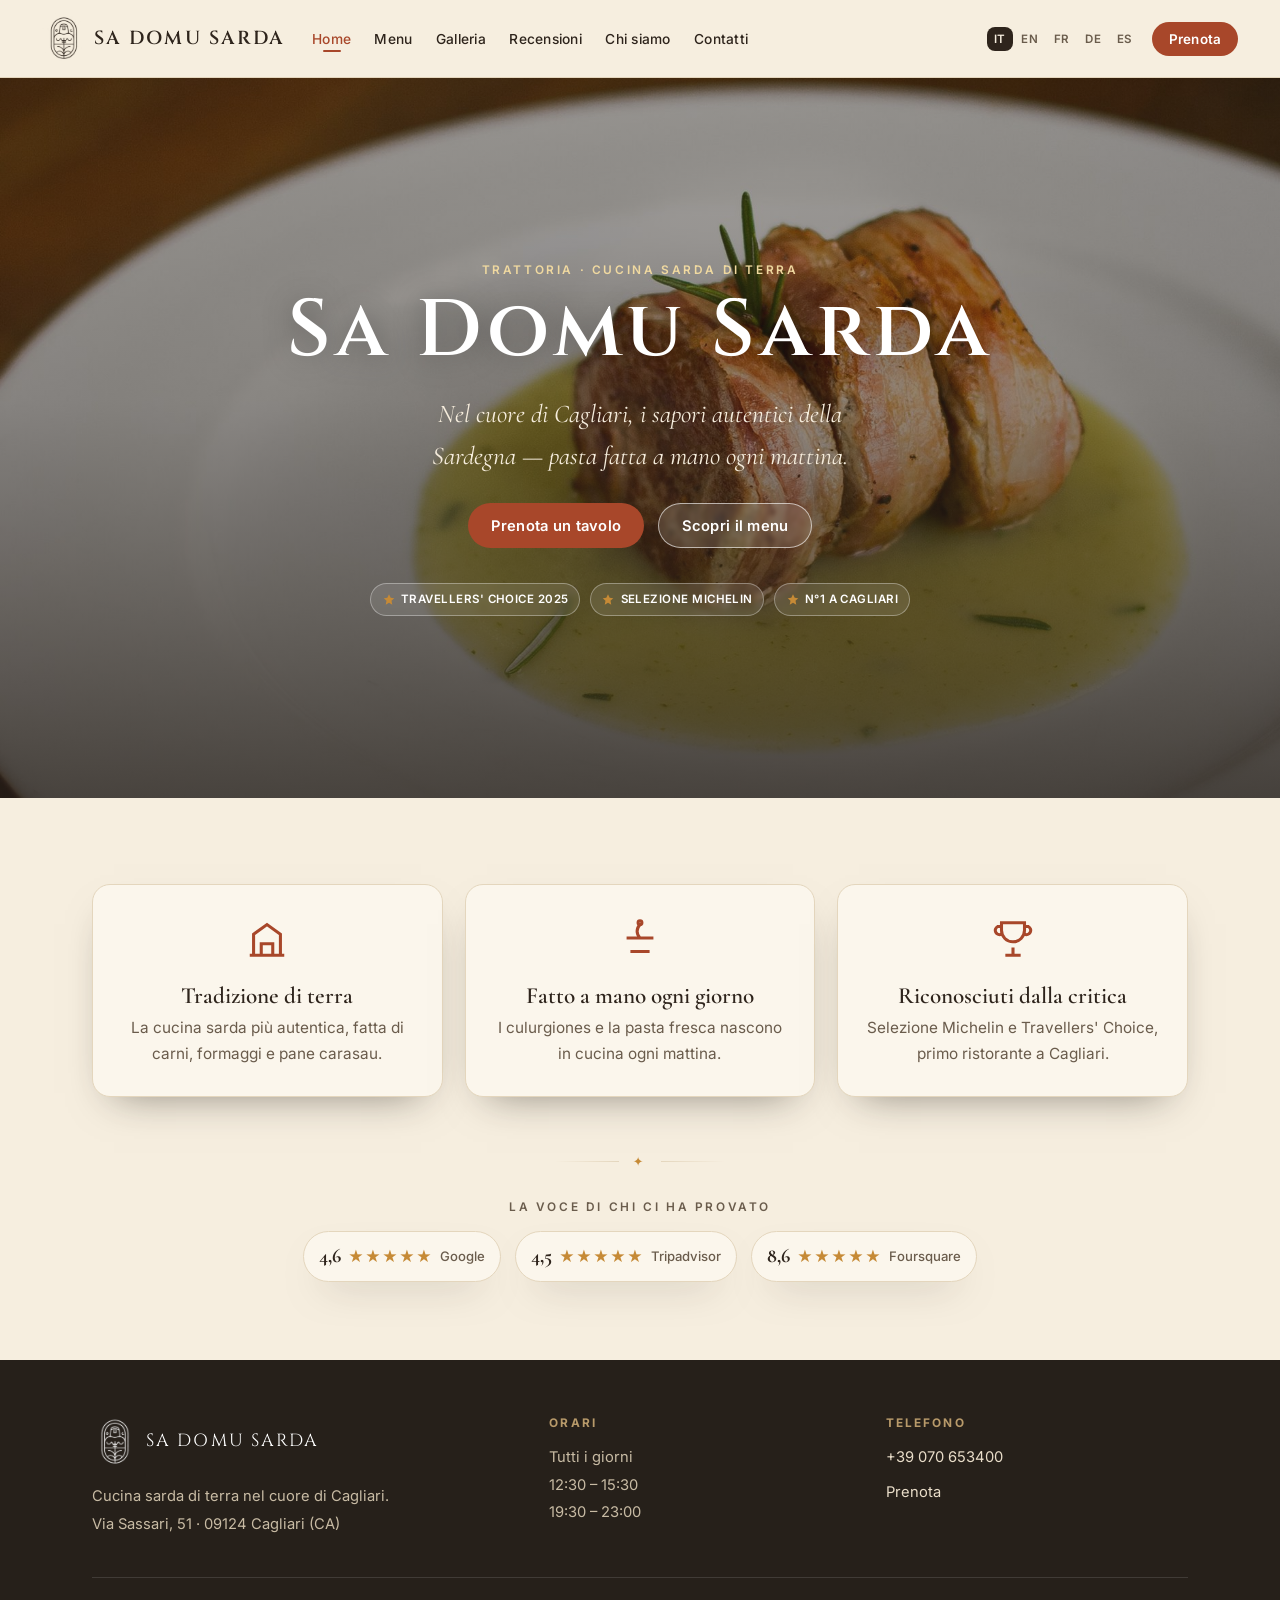
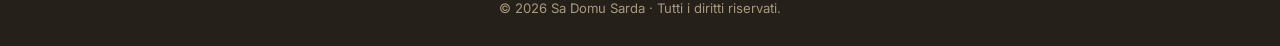
==== index.html @ bba24aa5 "Sito Sa Domu Sarda: restyling completo e struttura modulare - Design 'caldo sardo' responsive (crema" ====
<!DOCTYPE html>
<html lang="it">
<head>
<meta charset="UTF-8">
<meta name="viewport" content="width=device-width, initial-scale=1.0">
<title>Sa Domu Sarda · Ristorante tipico sardo a Cagliari</title>
<meta name="description" content="Sa Domu Sarda — cucina sarda di terra nel cuore di Cagliari. Culurgiones fatti a mano, taglieri, carni e dolci della tradizione. Selezione Michelin · Travellers' Choice.">
<link rel="icon" type="image/png" href="assets/img/logo-dark.png">

<link rel="preconnect" href="https://fonts.googleapis.com">
<link rel="preconnect" href="https://fonts.gstatic.com" crossorigin>
<link href="https://fonts.googleapis.com/css2?family=Cinzel:wght@500;600;700&family=Cormorant+Garamond:ital,wght@0,500;0,600;0,700;1,500;1,600&family=Inter:wght@400;500;600&display=swap" rel="stylesheet">

<link rel="stylesheet" href="css/style.css">
</head>
<body>

<!-- ============ HEADER ============ -->
<header class="site-header" id="siteHeader">
  <div class="header-inner">
    <div class="brand" onclick="show('home')">
      <img class="brand-mark" src="assets/img/logo-dark.png" alt="Logo Sa Domu Sarda">
      <span class="brand-word">Sa Domu Sarda</span>
    </div>

    <button class="nav-toggle" aria-label="Menu" onclick="toggleNav()">
      <svg viewBox="0 0 24 24" fill="none" stroke="currentColor" stroke-width="2" stroke-linecap="round"><path d="M3 6h18M3 12h18M3 18h18"/></svg>
    </button>

    <nav class="main-nav" id="mainNav">
      <div class="nav-links">
        <button class="nav-link active" data-tab="home" onclick="show('home')" data-i18n="nav_home">Home</button>
        <button class="nav-link" data-tab="menu" onclick="show('menu')" data-i18n="nav_menu">Menu</button>
        <button class="nav-link" data-tab="gallery" onclick="show('gallery')" data-i18n="nav_gallery">Galleria</button>
        <button class="nav-link" data-tab="reviews" onclick="show('reviews')" data-i18n="nav_reviews">Recensioni</button>
        <button class="nav-link" data-tab="about" onclick="show('about')" data-i18n="nav_about">Chi siamo</button>
        <button class="nav-link" data-tab="contact" onclick="show('contact')" data-i18n="nav_contact">Contatti</button>
      </div>
      <div class="nav-actions">
        <div class="lang" role="group" aria-label="Lingua">
          <button class="lang-btn active" data-lang="it" onclick="setLang('it')">IT</button>
          <button class="lang-btn" data-lang="en" onclick="setLang('en')">EN</button>
          <button class="lang-btn" data-lang="fr" onclick="setLang('fr')">FR</button>
          <button class="lang-btn" data-lang="de" onclick="setLang('de')">DE</button>
          <button class="lang-btn" data-lang="es" onclick="setLang('es')">ES</button>
        </div>
        <button class="btn btn-primary btn-book" onclick="openBook()" data-i18n="nav_book">Prenota</button>
      </div>
    </nav>
  </div>
</header>

<main>

<!-- ============ HOME ============ -->
<section id="home" class="tab active">
  <div class="hero">
    <div class="hero-bg" style="background-image:url('assets/img/filetto.jpg')"></div>
    <div class="hero-content">
      <p class="kicker" data-i18n="hero_kicker">Trattoria · Cucina sarda di terra</p>
      <h1 class="hero-title">Sa Domu Sarda</h1>
      <p class="hero-sub" data-i18n="hero_sub">Nel cuore di Cagliari, i sapori autentici della Sardegna — pasta fatta a mano ogni mattina.</p>
      <div class="hero-cta">
        <button class="btn btn-primary" onclick="openBook()" data-i18n="cta_book">Prenota un tavolo</button>
        <button class="btn btn-light" onclick="show('menu')" data-i18n="cta_menu">Scopri il menu</button>
      </div>
      <div class="hero-badges">
        <span class="badge"><svg viewBox="0 0 24 24"><path d="M12 2l2.9 6.1L21 9l-4.7 4.3L17.6 20 12 16.6 6.4 20l1.3-6.7L3 9l6.1-.9z"/></svg><span data-i18n="badge_tc">Travellers' Choice 2025</span></span>
        <span class="badge"><svg viewBox="0 0 24 24"><path d="M12 2l2.9 6.1L21 9l-4.7 4.3L17.6 20 12 16.6 6.4 20l1.3-6.7L3 9l6.1-.9z"/></svg><span data-i18n="badge_michelin">Selezione Michelin</span></span>
        <span class="badge"><svg viewBox="0 0 24 24"><path d="M12 2l2.9 6.1L21 9l-4.7 4.3L17.6 20 12 16.6 6.4 20l1.3-6.7L3 9l6.1-.9z"/></svg><span data-i18n="badge_best">N°1 a Cagliari</span></span>
      </div>
    </div>
  </div>

  <div class="section-pad">
    <div class="wrap">
      <div class="pillars">
        <div class="pillar">
          <svg class="ic" viewBox="0 0 24 24" fill="none" stroke="currentColor" stroke-width="1.6"><path d="M3 21h18M5 21V10l7-5 7 5v11M9 21v-6h6v6"/></svg>
          <h3 data-i18n="pillar1_t">Tradizione di terra</h3>
          <p data-i18n="pillar1_d">La cucina sarda più autentica, fatta di carni, formaggi e pane carasau.</p>
        </div>
        <div class="pillar">
          <svg class="ic" viewBox="0 0 24 24" fill="none" stroke="currentColor" stroke-width="1.6"><path d="M5 12h14M12 5c-2 2-2 5 0 7M7 19h10"/><circle cx="12" cy="4" r="1"/></svg>
          <h3 data-i18n="pillar2_t">Fatto a mano ogni giorno</h3>
          <p data-i18n="pillar2_d">I culurgiones e la pasta fresca nascono in cucina ogni mattina.</p>
        </div>
        <div class="pillar">
          <svg class="ic" viewBox="0 0 24 24" fill="none" stroke="currentColor" stroke-width="1.6"><path d="M8 21h8M12 17v4M6 4h12v4a6 6 0 01-12 0zM6 6H4a2 2 0 002 4M18 6h2a2 2 0 01-2 4"/></svg>
          <h3 data-i18n="pillar3_t">Riconosciuti dalla critica</h3>
          <p data-i18n="pillar3_d">Selezione Michelin e Travellers' Choice, primo ristorante a Cagliari.</p>
        </div>
      </div>

      <div class="ribbon">
        <div class="ornament"><span>✦</span></div>
        <p class="kicker" data-i18n="ratings_label" style="color:var(--ink-soft)">La voce di chi ci ha provato</p>
        <div class="chips">
          <span class="chip"><b>4,6</b><span class="stars">★★★★★</span><span class="src">Google</span></span>
          <span class="chip"><b>4,5</b><span class="stars">★★★★★</span><span class="src">Tripadvisor</span></span>
          <span class="chip"><b>8,6</b><span class="stars">★★★★★</span><span class="src">Foursquare</span></span>
        </div>
      </div>
    </div>
  </div>
</section>

<!-- ============ MENU ============ -->
<section id="menu" class="tab">
  <div class="section-pad">
    <div class="wrap">
      <div class="sec-head">
        <p class="kicker" data-i18n="hero_kicker">Trattoria · Cucina sarda di terra</p>
        <h2 data-i18n="menu_title">Il Menu</h2>
        <div class="ornament"><span>✦</span></div>
        <p class="lead" data-i18n="menu_sub">Una selezione delle nostre specialità sarde</p>
      </div>

      <div class="dish-grid">
        <div class="dish-card"><img src="assets/img/taglieri.jpg" alt="Tagliere di salumi e formaggi sardi" loading="lazy"><span class="cap">Tagliere di Sardegna</span></div>
        <div class="dish-card"><img src="assets/img/filetto.jpg" alt="Filetto in salsa alle erbe" loading="lazy"><span class="cap">Filetto in salsa</span></div>
        <div class="dish-card"><img src="assets/img/tagliata.jpg" alt="Tagliata di manzo su pane carasau" loading="lazy"><span class="cap">Tagliata di manzo</span></div>
        <div class="dish-card"><img src="assets/img/stufato.jpg" alt="Stufato della tradizione" loading="lazy"><span class="cap">Stufato della casa</span></div>
      </div>

      <div class="menu-cols">
        <div>
          <div class="menu-cat">
            <h3 data-i18n="cat_antipasti">Antipasti</h3>
            <div class="menu-item"><div class="name">Tagliere di salumi e formaggi sardi</div><div class="desc" data-i18n="m_taglieri_d">Pecorini di diverse stagionature, salumi del territorio, miele e pane carasau</div></div>
            <div class="menu-item"><div class="name">Finocchi e pecorino</div><div class="desc" data-i18n="m_finocchi_d">Finocchi croccanti e scaglie di pecorino, un classico sardo</div></div>
            <div class="menu-item"><div class="name">Favata</div><div class="desc" data-i18n="m_favata_d">Zuppa di fave, verdure e maiale della tradizione contadina</div></div>
          </div>
          <div class="menu-cat">
            <h3 data-i18n="cat_primi">Primi</h3>
            <div class="menu-item"><div class="name">Culurgiones <span class="tag" data-i18n="tag_specialty">specialità</span></div><div class="desc" data-i18n="m_culurgiones_d">Ravioli sardi chiusi a mano ogni mattina, al pomodoro o con noci e pinoli</div></div>
            <div class="menu-item"><div class="name">Malloreddus alla campidanese</div><div class="desc" data-i18n="m_malloreddus_d">Gnocchetti sardi con sugo di salsiccia e zafferano</div></div>
            <div class="menu-item"><div class="name">Ravioli alla ricotta</div><div class="desc" data-i18n="m_ravioli_d">Pasta fresca ripiena di ricotta, burro e salvia</div></div>
          </div>
        </div>
        <div>
          <div class="menu-cat">
            <h3 data-i18n="cat_secondi">Secondi</h3>
            <div class="menu-item"><div class="name">Filetto in salsa alle erbe</div><div class="desc" data-i18n="m_filetto_d">Filetto avvolto e rosolato, con salsa alle erbe aromatiche</div></div>
            <div class="menu-item"><div class="name">Tagliata di manzo</div><div class="desc" data-i18n="m_tagliata_d">Su pane carasau, rucola e scaglie di pecorino</div></div>
            <div class="menu-item"><div class="name">Stufato di capra</div><div class="desc" data-i18n="m_stufato_d">Bocconcini di carne brasati lentamente con pomodoro secco</div></div>
            <div class="menu-item"><div class="name">Cordula con piselli</div><div class="desc" data-i18n="m_cordula_d">Piatto tradizionale sardo con piselli, cotto al sugo</div></div>
          </div>
          <div class="menu-cat">
            <h3 data-i18n="cat_dolci">Dolci</h3>
            <div class="menu-item"><div class="name">Seadas con miele <span class="tag" data-i18n="tag_specialty">specialità</span></div><div class="desc" data-i18n="m_seadas_d">Dolce fritto ripieno di formaggio, con un velo di miele amaro</div></div>
            <div class="menu-item"><div class="name">Cheesecake</div><div class="desc" data-i18n="m_cheesecake_d">Cremosa, con coulis di frutta di stagione</div></div>
            <div class="menu-item"><div class="name">Panna cotta</div><div class="desc" data-i18n="m_pannacotta_d">Classica, con caramello o frutti di bosco</div></div>
          </div>
        </div>
      </div>

      <div class="menu-foot">
        <p class="wine-note" data-i18n="wine_note">Carta dei vini sardi: Cannonau, Vermentino, Nuragus — e il nostro mirto.</p>
        <p><span class="menu-note" data-i18n="menu_note">Disponibili opzioni vegetariane e senza glutine · Fascia di prezzo €20–40 a persona</span></p>
        <p style="margin-top:22px"><button class="btn btn-primary" onclick="openBook()" data-i18n="cta_book">Prenota un tavolo</button></p>
      </div>
    </div>
  </div>
</section>

<!-- ============ GALLERY ============ -->
<section id="gallery" class="tab">
  <div class="section-pad alt">
    <div class="wrap">
      <div class="sec-head">
        <p class="kicker" data-i18n="gallery_sub">Uno sguardo ai nostri piatti</p>
        <h2 data-i18n="gallery_title">Galleria</h2>
        <div class="ornament"><span>✦</span></div>
      </div>
      <div class="gallery-grid">
        <figure onclick="openLightbox('assets/img/filetto.jpg')"><img src="assets/img/filetto.jpg" alt="Filetto in salsa" loading="lazy"></figure>
        <figure onclick="openLightbox('assets/img/stufato.jpg')"><img src="assets/img/stufato.jpg" alt="Stufato di carne" loading="lazy"></figure>
        <figure onclick="openLightbox('assets/img/tagliata.jpg')"><img src="assets/img/tagliata.jpg" alt="Tagliata di manzo" loading="lazy"></figure>
        <figure onclick="openLightbox('assets/img/taglieri.jpg')"><img src="assets/img/taglieri.jpg" alt="Tagliere di formaggi sardi" loading="lazy"></figure>
      </div>
      <p class="gallery-hint" data-i18n="gallery_hint">Tocca un'immagine per ingrandirla</p>
    </div>
  </div>
</section>

<!-- ============ REVIEWS ============ -->
<section id="reviews" class="tab">
  <div class="section-pad">
    <div class="wrap">
      <div class="sec-head">
        <p class="kicker" data-i18n="reviews_sub">Quello che dicono i nostri ospiti</p>
        <h2 data-i18n="reviews_title">Recensioni & Riconoscimenti</h2>
        <div class="ornament"><span>✦</span></div>
      </div>

      <div class="awards">
        <div class="award">
          <svg class="medal" viewBox="0 0 24 24" fill="none" stroke="currentColor" stroke-width="1.5"><circle cx="12" cy="9" r="6"/><path d="M9 14l-2 7 5-3 5 3-2-7"/></svg>
          <b data-i18n="badge_tc">Travellers' Choice 2025</b>
          <span>Tripadvisor</span>
        </div>
        <div class="award">
          <svg class="medal" viewBox="0 0 24 24" fill="none" stroke="currentColor" stroke-width="1.5"><circle cx="12" cy="9" r="6"/><path d="M9 14l-2 7 5-3 5 3-2-7"/></svg>
          <b data-i18n="badge_michelin">Selezione Michelin</b>
          <span data-i18n="michelin_source">Guida Michelin</span>
        </div>
        <div class="award">
          <svg class="medal" viewBox="0 0 24 24" fill="none" stroke="currentColor" stroke-width="1.5"><circle cx="12" cy="9" r="6"/><path d="M9 14l-2 7 5-3 5 3-2-7"/></svg>
          <b data-i18n="badge_best">N°1 a Cagliari</b>
          <span>Restaurant Guru</span>
        </div>
      </div>

      <div class="rate-strip">
        <span class="chip"><b>4,6</b><span class="stars">★★★★★</span><span class="src">Google · 4.527</span></span>
        <span class="chip"><b>4,5</b><span class="stars">★★★★★</span><span class="src">Tripadvisor · 3.286</span></span>
        <span class="chip"><b>8,6</b><span class="stars">★★★★★</span><span class="src">Foursquare</span></span>
      </div>

      <div class="review-grid">
        <div class="review">
          <div class="stars">★★★★★</div>
          <p>« Servizio ottimo e cibo ancora di più, soprattutto i culurgiones, fatti la mattina stessa. Personale simpatico e disponibile, arredamento bellissimo. Si paga il giusto, ma ne vale la pena. »</p>
          <div class="who"><div class="av">M</div><div><div class="nm">Marco Alberico</div><div class="meta">Google · ★★★★★</div></div></div>
        </div>
        <div class="review">
          <div class="stars">★★★★★</div>
          <p>« Eccellente ristorante tipico sardo. Piatti ben curati, servizio veloce, personale professionale e gentile. Cibo ottimo. »</p>
          <div class="who"><div class="av">E</div><div><div class="nm">Enrica Argentiero</div><div class="meta">Google · ★★★★★</div></div></div>
        </div>
        <div class="review">
          <div class="stars">★★★★☆</div>
          <p>« Atmosfera calda e familiare e una cucina che celebra i sapori della tradizione sarda. Piatti genuini, ingredienti semplici ma di qualità. L'indirizzo perfetto per una cena tipica. »</p>
          <div class="who"><div class="av">G</div><div><div class="nm">Giacomo Fiorini</div><div class="meta">Google · ★★★★☆</div></div></div>
        </div>
      </div>

      <div class="michelin-quote">
        <div class="ornament"><span>✦</span></div>
        <p data-i18n="michelin_quote">« Benché isolana, la cucina sarda tradizionale è in prevalenza di terra: qui ne troverete alcuni dei più significativi esempi. »</p>
        <cite data-i18n="michelin_source">Guida Michelin</cite>
      </div>
    </div>
  </div>
</section>

<!-- ============ ABOUT ============ -->
<section id="about" class="tab">
  <div class="section-pad alt">
    <div class="wrap">
      <div class="about-wrap">
        <div class="about-text">
          <p class="kicker" data-i18n="about_kicker">Sa Domu Sarda — la casa sarda</p>
          <h2 data-i18n="about_title">Chi siamo</h2>
          <div class="ornament" style="justify-content:flex-start"><span style="margin-left:0">✦</span></div>
          <p data-i18n="about_p1">« Sa Domu Sarda » significa « la casa sarda »: un invito a entrare in una casa di Cagliari dove la tradizione di terra dell'isola è di casa. Sotto volte in mattoni, in un ambiente caldo e familiare, portiamo in tavola i piatti che raccontano la Sardegna.</p>
          <p data-i18n="about_p2">La pasta fatta a mano ogni mattina, i formaggi e i salumi del territorio, le carni cotte con pazienza: una cucina semplice ma curata, riconosciuta dalla Selezione Michelin e amata da chi cerca i sapori autentici dell'isola.</p>
          <p style="margin-top:24px"><button class="btn btn-ghost" onclick="show('menu')" data-i18n="cta_menu">Scopri il menu</button></p>
        </div>
        <div class="about-media">
          <div class="frame"><img src="assets/img/taglieri.jpg" alt="Tagliere di formaggi e salumi sardi" loading="lazy"></div>
          <div class="about-seal"><img src="assets/img/logo-light.png" alt=""></div>
        </div>
      </div>
    </div>
  </div>
</section>

<!-- ============ CONTACT ============ -->
<section id="contact" class="tab">
  <div class="section-pad">
    <div class="wrap">
      <div class="sec-head">
        <p class="kicker" data-i18n="contact_sub">Vi aspettiamo nel cuore di Cagliari</p>
        <h2 data-i18n="contact_title">Dove siamo & Contatti</h2>
        <div class="ornament"><span>✦</span></div>
      </div>
      <div class="contact-wrap">
        <div class="info-card">
          <div class="info-row">
            <svg class="ic" viewBox="0 0 24 24" fill="none" stroke="currentColor" stroke-width="1.6"><path d="M12 21s-7-6.2-7-11a7 7 0 0114 0c0 4.8-7 11-7 11z"/><circle cx="12" cy="10" r="2.5"/></svg>
            <div><div class="lbl" data-i18n="label_address">Indirizzo</div><div class="val">Via Sassari, 51<br>09124 Cagliari (CA)</div></div>
          </div>
          <div class="info-row">
            <svg class="ic" viewBox="0 0 24 24" fill="none" stroke="currentColor" stroke-width="1.6"><path d="M5 4h4l2 5-3 2a12 12 0 005 5l2-3 5 2v4a2 2 0 01-2 2A16 16 0 013 6a2 2 0 012-2z"/></svg>
            <div><div class="lbl" data-i18n="label_phone">Telefono</div><a class="val" href="tel:+39070653400">+39 070 653400</a></div>
          </div>
          <div class="info-row">
            <svg class="ic" viewBox="0 0 24 24" fill="none" stroke="currentColor" stroke-width="1.6"><circle cx="12" cy="12" r="9"/><path d="M12 7v5l3 2"/></svg>
            <div><div class="lbl" data-i18n="label_hours">Orari</div><div class="val"><span data-i18n="hours_days">Tutti i giorni</span><br>12:30–15:30 · 19:30–23:00</div></div>
          </div>
          <div class="info-row">
            <svg class="ic" viewBox="0 0 24 24" fill="none" stroke="currentColor" stroke-width="1.6"><path d="M20 7L9 18l-5-5"/></svg>
            <div style="width:100%"><div class="lbl" data-i18n="label_features">Servizi</div>
              <div class="features">
                <span class="feature" data-i18n="feat_reservation">Prenotazione consigliata</span>
                <span class="feature" data-i18n="feat_cards">Carte di credito</span>
                <span class="feature">Wi-Fi</span>
                <span class="feature" data-i18n="feat_access">Accessibile in sedia a rotelle</span>
              </div>
            </div>
          </div>
          <div class="contact-actions">
            <a class="btn btn-primary" href="tel:+39070653400" data-i18n="btn_call">Chiama ora</a>
            <a class="btn btn-ghost" href="https://maps.app.goo.gl/qagX7BM5ixHfqhiZA" target="_blank" rel="noopener" data-i18n="btn_directions">Come raggiungerci</a>
          </div>
        </div>
        <div class="map-card">
          <iframe title="Mappa Sa Domu Sarda — Via Sassari 51, Cagliari" loading="lazy"
            src="https://www.openstreetmap.org/export/embed.html?bbox=9.1046529%2C39.2129581%2C9.1166529%2C39.2209581&layer=mapnik&marker=39.2169581%2C9.1106529"></iframe>
        </div>
      </div>
    </div>
  </div>
</section>

</main>

<!-- ============ FOOTER ============ -->
<footer class="site-footer">
  <div class="wrap">
    <div class="footer-grid">
      <div>
        <div class="footer-brand">
          <img src="assets/img/logo-light.png" alt="Sa Domu Sarda">
          <span class="w">Sa Domu Sarda</span>
        </div>
        <p data-i18n="footer_tagline">Cucina sarda di terra nel cuore di Cagliari.</p>
        <p>Via Sassari, 51 · 09124 Cagliari (CA)</p>
      </div>
      <div class="footer-col">
        <h4 data-i18n="label_hours">Orari</h4>
        <p><span data-i18n="hours_days">Tutti i giorni</span></p>
        <p>12:30 – 15:30</p>
        <p>19:30 – 23:00</p>
      </div>
      <div class="footer-col">
        <h4 data-i18n="label_phone">Telefono</h4>
        <p><a href="tel:+39070653400">+39 070 653400</a></p>
        <p style="margin-top:10px"><a href="#" onclick="openBook();return false;" data-i18n="nav_book">Prenota</a></p>
      </div>
    </div>
    <div class="footer-bottom">
      © <span id="year"></span> Sa Domu Sarda · <span data-i18n="footer_rights">Tutti i diritti riservati.</span>
    </div>
  </div>
</footer>

<!-- ============ LIGHTBOX ============ -->
<div class="lightbox" id="lightbox" onclick="closeLightbox()">
  <button class="close" aria-label="Chiudi">×</button>
  <img id="lightboxImg" src="" alt="">
</div>

<!-- ============ MODAL PRENOTA ============ -->
<div class="modal" id="bookModal" onclick="if(event.target===this)closeBook()">
  <div class="modal-card">
    <button class="close" aria-label="Chiudi" onclick="closeBook()">×</button>
    <div class="seal"><img src="assets/img/logo-light.png" alt=""></div>
    <h3 data-i18n="book_title">Prenota un tavolo</h3>
    <p class="mtext" data-i18n="book_text">Le prenotazioni si effettuano telefonicamente. Saremo felici di trovarvi il tavolo giusto.</p>
    <a class="phone" href="tel:+39070653400">+39 070 653400</a>
    <div class="mhours">
      <span class="d" data-i18n="book_hours_label">Aperti</span> · <span data-i18n="hours_days">Tutti i giorni</span><br>12:30–15:30 · 19:30–23:00
    </div>
    <a class="btn btn-primary" href="tel:+39070653400" style="width:100%" data-i18n="btn_call">Chiama ora</a>
    <p class="mnote" data-i18n="book_note">Consigliata la prenotazione, soprattutto nel fine settimana.</p>
  </div>
</div>

<script src="js/i18n.js"></script>
<script src="js/main.js"></script>

</body>
</html>
---- css/style.css ----
/* ===================== Design tokens ===================== */
:root{
  --cream:#F6EEDF;
  --cream-2:#F1E6D2;
  --card:#FBF6EC;
  --ink:#2E241C;
  --ink-soft:#6A5C4C;
  --line:#E4D6BD;
  --terracotta:#A8472A;
  --terracotta-d:#8C3922;
  --olive:#6E7544;
  --ochre:#C68A36;
  --bordeaux:#6B2B33;
  --espresso:#26201A;
  --shadow:0 18px 40px -22px rgba(38,32,26,.55);
  --radius:18px;
}

*{box-sizing:border-box}
html{scroll-behavior:smooth}
body{
  margin:0;
  font-family:'Inter',system-ui,sans-serif;
  background:var(--cream);
  color:var(--ink);
  line-height:1.65;
  -webkit-font-smoothing:antialiased;
}
img{max-width:100%;display:block}
a{color:var(--terracotta);text-decoration:none}

h1,h2,h3{font-family:'Cormorant Garamond',serif;font-weight:600;line-height:1.12;margin:0}
h2{font-size:clamp(2rem,4.5vw,3rem)}
h3{font-size:1.5rem}
.serif{font-family:'Cormorant Garamond',serif}

/* ===================== Helpers ===================== */
.wrap{max-width:1140px;margin:0 auto;padding:0 22px}
.kicker{
  font-family:'Inter',sans-serif;font-weight:600;font-size:.74rem;
  letter-spacing:.22em;text-transform:uppercase;color:var(--terracotta);margin:0 0 .6rem;
}
.lead{font-size:1.08rem;color:var(--ink-soft);max-width:62ch}
.center{text-align:center}
.center .lead{margin-left:auto;margin-right:auto}

.ornament{display:flex;align-items:center;justify-content:center;gap:14px;color:var(--ochre);margin:.4rem 0 1.6rem}
.ornament::before,.ornament::after{content:"";height:1px;width:64px;background:linear-gradient(90deg,transparent,var(--line))}
.ornament::after{background:linear-gradient(90deg,var(--line),transparent)}
.ornament span{font-size:.8rem;letter-spacing:.3em}

.btn{
  display:inline-flex;align-items:center;gap:.5em;justify-content:center;
  font-family:'Inter',sans-serif;font-weight:600;font-size:.92rem;letter-spacing:.02em;
  padding:.85em 1.5em;border-radius:999px;border:1.5px solid transparent;cursor:pointer;
  transition:transform .15s ease,background .2s ease,color .2s ease,box-shadow .2s ease;
  text-decoration:none;
}
.btn:active{transform:translateY(1px)}
.btn-primary{background:var(--terracotta);color:#fff}
.btn-primary:hover{background:var(--terracotta-d);box-shadow:0 10px 22px -12px rgba(140,57,34,.8)}
.btn-ghost{background:transparent;color:var(--ink);border-color:var(--ink)}
.btn-ghost:hover{background:var(--ink);color:var(--cream)}
.btn-light{background:rgba(255,255,255,.12);color:#fff;border-color:rgba(255,255,255,.6);backdrop-filter:blur(2px)}
.btn-light:hover{background:#fff;color:var(--ink)}

/* ===================== Header / Nav ===================== */
.site-header{
  position:sticky;top:0;z-index:60;
  background:rgba(246,238,223,.92);
  backdrop-filter:blur(10px);
  border-bottom:1px solid var(--line);
}
.header-inner{display:flex;align-items:center;gap:18px;padding:12px 22px;max-width:1240px;margin:0 auto}
.brand{display:flex;align-items:center;gap:12px;cursor:pointer;flex-shrink:0}
.brand-mark{width:40px;height:auto}
.brand-word{font-family:'Cinzel',serif;font-weight:600;font-size:1.18rem;letter-spacing:.12em;color:var(--ink);text-transform:uppercase}

.main-nav{display:flex;align-items:center;gap:18px;flex:1;justify-content:space-between}
.nav-links{display:flex;align-items:center;gap:4px;flex-wrap:wrap}
.nav-link{
  font-family:'Inter',sans-serif;font-size:.86rem;font-weight:500;letter-spacing:.02em;
  background:none;border:none;color:var(--ink);padding:.5em .7em;cursor:pointer;border-radius:999px;
  position:relative;transition:color .2s ease;
}
.nav-link:hover{color:var(--terracotta)}
.nav-link.active{color:var(--terracotta)}
.nav-link.active::after{
  content:"";position:absolute;left:50%;transform:translateX(-50%);bottom:.1em;
  width:18px;height:2px;border-radius:2px;background:var(--terracotta);
}
.nav-actions{display:flex;align-items:center;gap:14px}
.lang{display:flex;gap:2px}
.lang-btn{
  font-family:'Inter',sans-serif;font-size:.72rem;font-weight:600;letter-spacing:.04em;
  background:none;border:1px solid transparent;color:var(--ink-soft);padding:.34em .5em;border-radius:8px;cursor:pointer;
  transition:all .18s ease;
}
.lang-btn:hover{color:var(--ink)}
.lang-btn.active{background:var(--ink);color:var(--cream)}
.btn-book{padding:.6em 1.15em;font-size:.84rem}

.nav-toggle{
  display:none;margin-left:auto;background:none;border:1.5px solid var(--line);
  width:44px;height:42px;border-radius:12px;cursor:pointer;color:var(--ink);
  align-items:center;justify-content:center;
}
.nav-toggle svg{width:22px;height:22px}

/* ===================== Sections (tabs) ===================== */
.tab{display:none;animation:fade .5s ease}
.tab.active{display:block}
@keyframes fade{from{opacity:0;transform:translateY(10px)}to{opacity:1;transform:none}}
.section-pad{padding:78px 0}
.section-pad.alt{background:var(--cream-2)}

/* ===================== Hero ===================== */
.hero{position:relative;min-height:min(86vh,720px);display:flex;align-items:center;justify-content:center;text-align:center;overflow:hidden}
.hero-bg{position:absolute;inset:0;background-size:cover;background-position:center;transform:scale(1.04)}
.hero::after{content:"";position:absolute;inset:0;
  background:linear-gradient(180deg,rgba(38,32,26,.42) 0%,rgba(38,32,26,.5) 45%,rgba(38,32,26,.82) 100%)}
.hero-content{position:relative;z-index:2;color:#fff;padding:90px 22px;max-width:760px}
.hero .kicker{color:#f0d9a0}
.hero-title{font-family:'Cinzel',serif;font-weight:600;font-size:clamp(2.6rem,8vw,5rem);letter-spacing:.06em;line-height:1.04;margin:.1em 0 .25em;text-shadow:0 2px 30px rgba(0,0,0,.35)}
.hero-sub{font-family:'Cormorant Garamond',serif;font-style:italic;font-size:clamp(1.15rem,2.6vw,1.6rem);color:#f5ecdc;max-width:38ch;margin:0 auto 1.6rem}
.hero-cta{display:flex;gap:14px;justify-content:center;flex-wrap:wrap}
.hero-badges{display:flex;gap:10px;justify-content:center;flex-wrap:wrap;margin-top:2.2rem}
.badge{
  display:inline-flex;align-items:center;gap:.45em;
  font-size:.72rem;font-weight:600;letter-spacing:.04em;text-transform:uppercase;
  color:#fff;background:rgba(255,255,255,.1);border:1px solid rgba(255,255,255,.34);
  padding:.5em .9em;border-radius:999px;backdrop-filter:blur(3px);
}
.badge svg{width:14px;height:14px;fill:var(--ochre)}

/* ===================== Pillars ===================== */
.pillars{display:grid;grid-template-columns:repeat(3,1fr);gap:22px;margin-top:8px}
.pillar{background:var(--card);border:1px solid var(--line);border-radius:var(--radius);padding:30px 26px;text-align:center;box-shadow:var(--shadow)}
.pillar .ic{width:46px;height:46px;margin:0 auto 14px;color:var(--terracotta)}
.pillar h3{margin-bottom:.4rem;font-size:1.45rem}
.pillar p{margin:0;color:var(--ink-soft);font-size:.96rem}

/* ===================== Rating ribbon ===================== */
.ribbon{margin-top:54px;text-align:center}
.ribbon .chips{display:flex;gap:14px;justify-content:center;flex-wrap:wrap;margin-top:14px}
.chip{
  display:inline-flex;align-items:center;gap:.5em;background:var(--card);border:1px solid var(--line);
  border-radius:999px;padding:.55em 1.05em;font-size:.9rem;font-weight:500;box-shadow:var(--shadow);
}
.chip b{font-family:'Cormorant Garamond',serif;font-size:1.25rem;color:var(--ink)}
.chip .src{color:var(--ink-soft);font-size:.82rem}
.stars{color:var(--ochre);letter-spacing:.06em;font-size:.95rem}

/* ===================== Section heading ===================== */
.sec-head{text-align:center;margin-bottom:42px}
.sec-head .lead{margin:.3rem auto 0}

/* ===================== Menu ===================== */
.dish-grid{display:grid;grid-template-columns:repeat(4,1fr);gap:18px;margin-bottom:54px}
.dish-card{position:relative;border-radius:var(--radius);overflow:hidden;box-shadow:var(--shadow);background:var(--espresso);aspect-ratio:4/5}
.dish-card img{width:100%;height:100%;object-fit:cover;transition:transform .6s ease}
.dish-card:hover img{transform:scale(1.07)}
.dish-card .cap{position:absolute;inset:auto 0 0 0;padding:42px 16px 16px;color:#fff;
  background:linear-gradient(transparent,rgba(20,16,12,.85));font-family:'Cormorant Garamond',serif;
  font-size:1.18rem;font-weight:600}

.menu-cols{display:grid;grid-template-columns:1fr 1fr;gap:40px 64px}
.menu-cat{margin-bottom:30px}
.menu-cat > h3{display:flex;align-items:center;gap:12px;color:var(--terracotta);font-size:1.5rem;margin-bottom:14px}
.menu-cat > h3::after{content:"";flex:1;height:1px;background:var(--line)}
.menu-item{padding:11px 0;border-bottom:1px dashed var(--line)}
.menu-item:last-child{border-bottom:none}
.menu-item .name{font-family:'Cormorant Garamond',serif;font-size:1.28rem;font-weight:600;display:flex;align-items:center;gap:9px}
.menu-item .desc{color:var(--ink-soft);font-size:.92rem;margin-top:1px}
.tag{font-family:'Inter',sans-serif;font-size:.6rem;font-weight:700;letter-spacing:.1em;text-transform:uppercase;
  color:var(--terracotta);border:1px solid var(--terracotta);border-radius:999px;padding:.2em .55em}
.menu-foot{margin-top:30px;text-align:center}
.menu-note{display:inline-block;background:var(--card);border:1px solid var(--line);border-radius:14px;padding:.8em 1.3em;font-size:.92rem;color:var(--ink-soft)}
.wine-note{font-family:'Cormorant Garamond',serif;font-style:italic;font-size:1.2rem;color:var(--olive);margin-top:18px}

/* ===================== Gallery ===================== */
.gallery-grid{display:grid;grid-template-columns:repeat(4,1fr);gap:16px}
.gallery-grid figure{margin:0;border-radius:var(--radius);overflow:hidden;cursor:zoom-in;box-shadow:var(--shadow);aspect-ratio:1/1;background:var(--espresso)}
.gallery-grid img{width:100%;height:100%;object-fit:cover;transition:transform .6s ease}
.gallery-grid figure:hover img{transform:scale(1.08)}
.gallery-hint{text-align:center;color:var(--ink-soft);font-size:.86rem;margin-top:18px}

/* ===================== Reviews / Awards ===================== */
.awards{display:grid;grid-template-columns:repeat(3,1fr);gap:18px;margin-bottom:40px}
.award{background:var(--card);border:1px solid var(--line);border-radius:var(--radius);padding:26px 22px;text-align:center;box-shadow:var(--shadow)}
.award .medal{width:42px;height:42px;margin:0 auto 12px;color:var(--ochre)}
.award b{display:block;font-family:'Cormorant Garamond',serif;font-size:1.35rem;color:var(--ink);line-height:1.15}
.award span{font-size:.86rem;color:var(--ink-soft)}

.rate-strip{display:flex;gap:14px;justify-content:center;flex-wrap:wrap;margin-bottom:44px}

.review-grid{display:grid;grid-template-columns:repeat(3,1fr);gap:20px}
.review{background:var(--card);border:1px solid var(--line);border-radius:var(--radius);padding:26px;box-shadow:var(--shadow);display:flex;flex-direction:column}
.review .stars{margin-bottom:10px}
.review p{font-family:'Cormorant Garamond',serif;font-size:1.18rem;font-style:italic;color:var(--ink);margin:0 0 16px;flex:1}
.review .who{display:flex;align-items:center;gap:11px}
.review .av{width:38px;height:38px;border-radius:50%;background:var(--terracotta);color:#fff;display:flex;align-items:center;justify-content:center;font-weight:600;font-family:'Cormorant Garamond',serif;font-size:1.1rem}
.review .nm{font-weight:600;font-size:.92rem}
.review .meta{font-size:.76rem;color:var(--ink-soft)}

.michelin-quote{margin-top:46px;max-width:760px;margin-left:auto;margin-right:auto;text-align:center}
.michelin-quote p{font-family:'Cormorant Garamond',serif;font-style:italic;font-size:clamp(1.25rem,2.6vw,1.7rem);color:var(--ink);line-height:1.4}
.michelin-quote cite{display:block;margin-top:12px;font-style:normal;font-size:.82rem;letter-spacing:.18em;text-transform:uppercase;color:var(--terracotta)}

/* ===================== About ===================== */
.about-wrap{display:grid;grid-template-columns:1.05fr .95fr;gap:54px;align-items:center}
.about-text p{color:var(--ink-soft);font-size:1.05rem}
.about-text p+p{margin-top:1.1rem}
.about-media{position:relative}
.about-media .frame{border-radius:var(--radius);overflow:hidden;box-shadow:var(--shadow);aspect-ratio:4/5;background:var(--espresso)}
.about-media .frame img{width:100%;height:100%;object-fit:cover}
.about-seal{position:absolute;right:-14px;bottom:-14px;width:108px;height:108px;border-radius:50%;
  background:var(--espresso);display:flex;align-items:center;justify-content:center;box-shadow:var(--shadow);border:3px solid var(--cream)}
.about-seal img{width:62px}

/* ===================== Contact ===================== */
.contact-wrap{display:grid;grid-template-columns:1fr 1fr;gap:40px;align-items:stretch}
.info-card{background:var(--card);border:1px solid var(--line);border-radius:var(--radius);padding:30px;box-shadow:var(--shadow)}
.info-row{display:flex;gap:14px;padding:16px 0;border-bottom:1px solid var(--line)}
.info-row:last-of-type{border-bottom:none}
.info-row .ic{flex-shrink:0;width:24px;height:24px;color:var(--terracotta);margin-top:3px}
.info-row .lbl{font-size:.72rem;letter-spacing:.14em;text-transform:uppercase;color:var(--ink-soft);margin-bottom:2px}
.info-row .val{font-size:1.05rem;font-weight:500}
.info-row a.val{color:var(--ink)}
.info-row a.val:hover{color:var(--terracotta)}
.features{display:flex;flex-wrap:wrap;gap:8px;margin-top:8px}
.feature{display:inline-flex;align-items:center;gap:.4em;font-size:.8rem;color:var(--ink-soft);background:var(--cream);border:1px solid var(--line);border-radius:999px;padding:.35em .8em}
.contact-actions{display:flex;gap:12px;flex-wrap:wrap;margin-top:22px}
.map-card{border-radius:var(--radius);overflow:hidden;box-shadow:var(--shadow);border:1px solid var(--line);min-height:360px}
.map-card iframe{width:100%;height:100%;min-height:360px;border:0;display:block;filter:saturate(.9) contrast(1.02)}

/* ===================== Footer ===================== */
.site-footer{background:var(--espresso);color:#e9ddc9;padding:54px 0 26px}
.footer-grid{display:grid;grid-template-columns:1.4fr 1fr 1fr;gap:34px;align-items:start}
.footer-brand{display:flex;align-items:center;gap:12px;margin-bottom:14px}
.footer-brand img{width:42px}
.footer-brand .w{font-family:'Cinzel',serif;letter-spacing:.12em;font-size:1.1rem;color:#fff;text-transform:uppercase}
.site-footer p{color:#c8bba4;font-size:.92rem;margin:.2rem 0}
.footer-col h4{font-family:'Inter',sans-serif;font-size:.74rem;letter-spacing:.18em;text-transform:uppercase;color:#b89a6a;margin:0 0 12px}
.footer-col a{color:#e9ddc9}
.footer-col a:hover{color:#fff}
.footer-bottom{border-top:1px solid rgba(255,255,255,.12);margin-top:38px;padding-top:20px;text-align:center;font-size:.82rem;color:#a8997f}

/* ===================== Lightbox ===================== */
.lightbox{position:fixed;inset:0;z-index:100;background:rgba(20,16,12,.92);display:none;align-items:center;justify-content:center;padding:30px;cursor:zoom-out}
.lightbox.open{display:flex;animation:fade .25s ease}
.lightbox img{max-width:92vw;max-height:88vh;border-radius:10px;box-shadow:0 30px 80px rgba(0,0,0,.6)}
.lightbox .close{position:absolute;top:22px;right:26px;background:none;border:none;color:#fff;font-size:2.2rem;cursor:pointer;line-height:1}

/* ===================== Modal (Prenota) ===================== */
.modal{position:fixed;inset:0;z-index:110;background:rgba(20,16,12,.62);display:none;align-items:center;justify-content:center;padding:22px;backdrop-filter:blur(3px)}
.modal.open{display:flex;animation:fade .25s ease}
.modal-card{background:var(--cream);border-radius:22px;max-width:430px;width:100%;padding:38px 34px;text-align:center;box-shadow:0 40px 90px rgba(0,0,0,.4);position:relative;border:1px solid var(--line)}
.modal-card .seal{width:74px;height:74px;border-radius:50%;background:var(--espresso);display:flex;align-items:center;justify-content:center;margin:0 auto 16px}
.modal-card .seal img{width:44px}
.modal-card h3{font-size:1.9rem;margin-bottom:.3rem}
.modal-card .mtext{color:var(--ink-soft);font-size:.98rem;margin-bottom:18px}
.modal-card .mhours{background:var(--card);border:1px solid var(--line);border-radius:12px;padding:.7em 1em;font-size:.92rem;margin-bottom:18px}
.modal-card .mhours .d{font-size:.7rem;letter-spacing:.14em;text-transform:uppercase;color:var(--terracotta)}
.modal-card .phone{font-family:'Cormorant Garamond',serif;font-size:1.9rem;font-weight:600;color:var(--ink);margin:4px 0 18px;display:block}
.modal-card .mnote{font-size:.8rem;color:var(--ink-soft);margin-top:16px}
.modal-card .close{position:absolute;top:14px;right:18px;background:none;border:none;font-size:1.7rem;color:var(--ink-soft);cursor:pointer;line-height:1}

/* ===================== Responsive ===================== */
@media(max-width:960px){
  .menu-cols{grid-template-columns:1fr;gap:0}
  .about-wrap{grid-template-columns:1fr;gap:36px}
  .contact-wrap{grid-template-columns:1fr}
  .footer-grid{grid-template-columns:1fr 1fr}
}
@media(max-width:900px){
  .nav-toggle{display:flex}
  .main-nav{
    position:absolute;top:100%;left:0;right:0;background:var(--cream);
    border-bottom:1px solid var(--line);flex-direction:column;align-items:stretch;gap:0;
    padding:8px 18px 18px;display:none;box-shadow:var(--shadow);
  }
  .site-header.nav-open .main-nav{display:flex}
  .nav-links{flex-direction:column;align-items:stretch;gap:0}
  .nav-link{text-align:left;padding:.9em .4em;border-bottom:1px solid var(--line);font-size:1rem;border-radius:0}
  .nav-link.active::after{display:none}
  .nav-link.active{color:var(--terracotta);font-weight:600}
  .nav-actions{flex-direction:column;align-items:stretch;gap:14px;margin-top:14px}
  .lang{justify-content:center}
  .btn-book{width:100%;padding:.8em}
}
@media(max-width:760px){
  .pillars{grid-template-columns:1fr}
  .dish-grid{grid-template-columns:repeat(2,1fr)}
  .gallery-grid{grid-template-columns:repeat(2,1fr)}
  .awards{grid-template-columns:1fr}
  .review-grid{grid-template-columns:1fr}
  .footer-grid{grid-template-columns:1fr}
  .section-pad{padding:56px 0}
}
@media(max-width:560px){
  .hero-content{padding:78px 18px}
  .hero .kicker{letter-spacing:.13em;font-size:.66rem}
  .hero-title{font-size:2.3rem;letter-spacing:.02em}
  .hero-sub{font-size:1.1rem}
  .hero-badges{margin-top:1.8rem;flex-direction:column;align-items:center;gap:8px}
  .badge{font-size:.66rem;padding:.45em .9em}
  .hero-cta .btn{padding:.8em 1.2em}
}
@media(max-width:420px){
  .dish-grid,.gallery-grid{grid-template-columns:1fr}
  .brand-word{font-size:1rem}
  .hero-title{font-size:2rem}
}
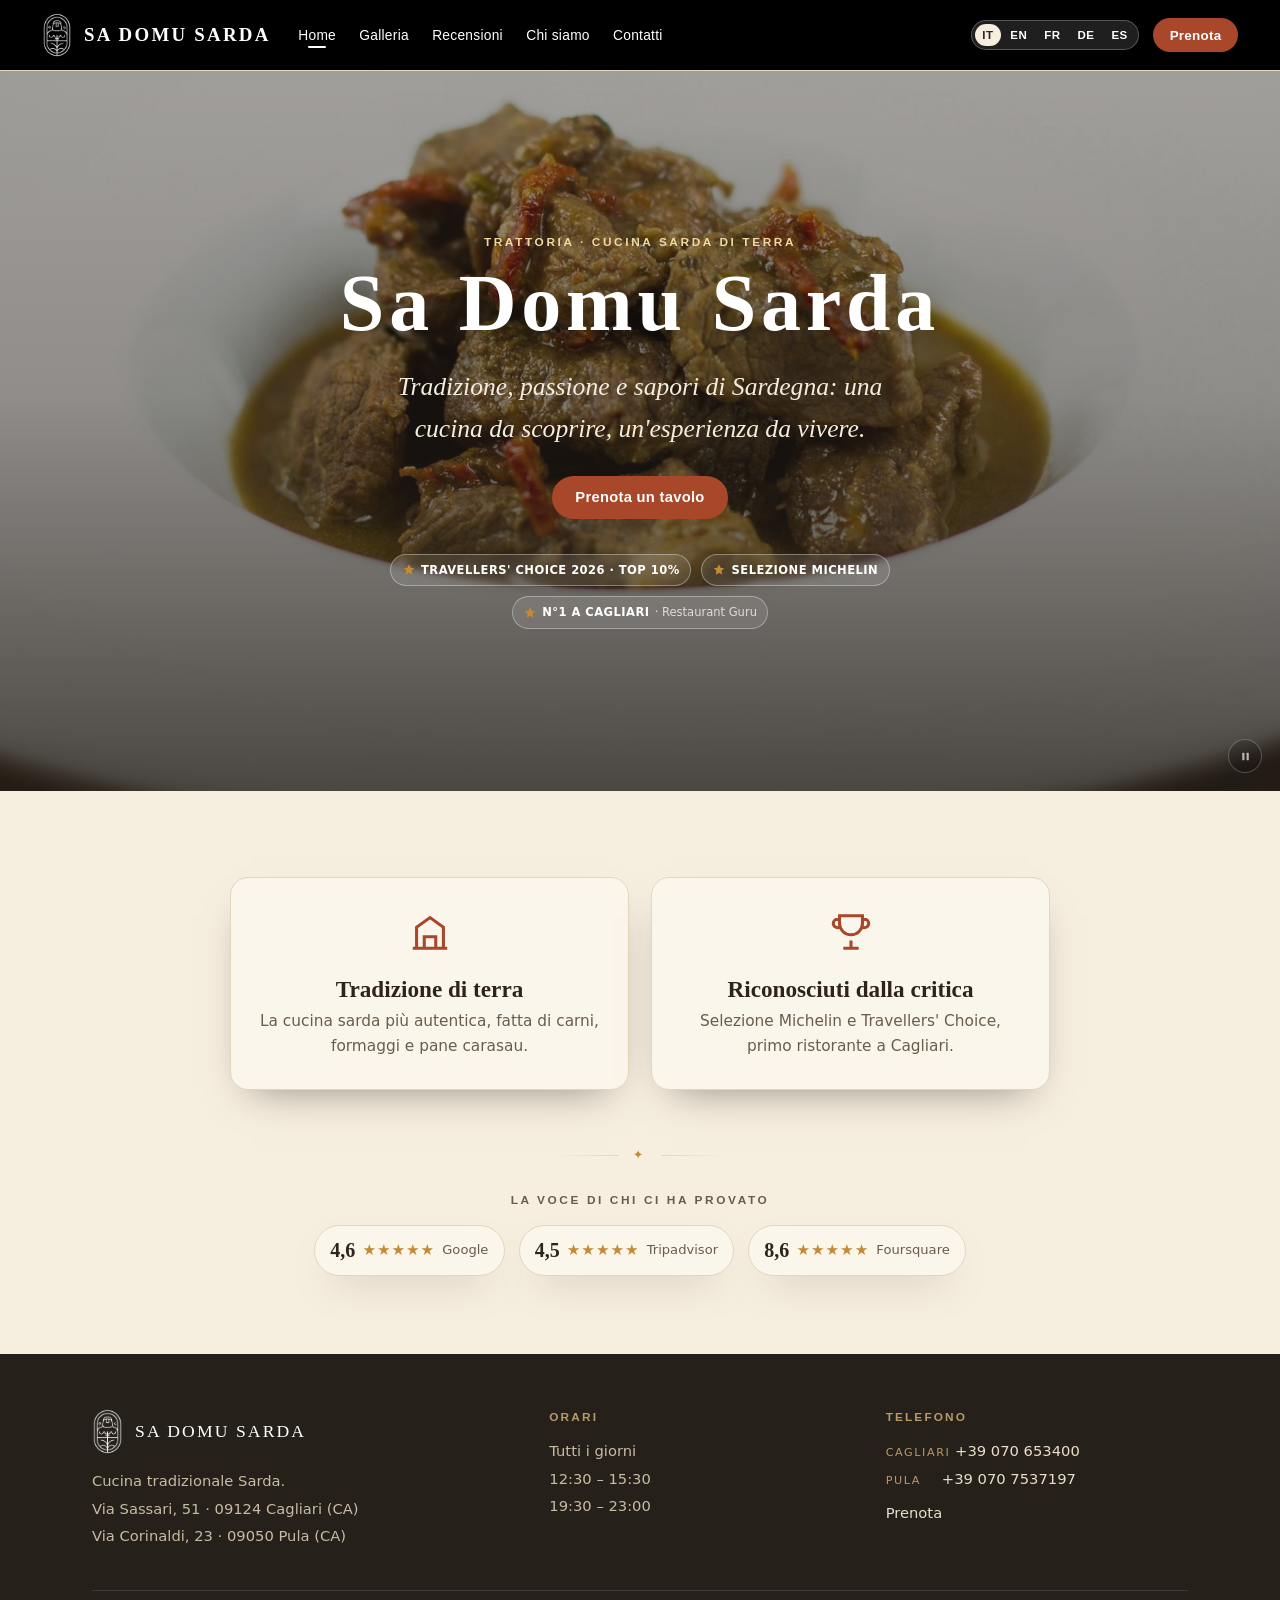
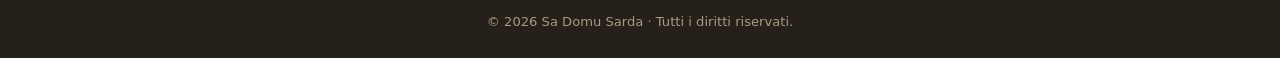
==== commit 7d7fd4da: "Sito: due sedi, sicurezza, fonti verificate e home dinamica - Rimosso il menu e ogni riferimento; co" ====
--- a/index.html
+++ b/index.html
@@ -3,6 +3,10 @@
 <head>
 <meta charset="UTF-8">
 <meta name="viewport" content="width=device-width, initial-scale=1.0">
+<!-- Sicurezza: GitHub Pages non permette header HTTP personalizzati, quindi la policy è dichiarata qui.
+     Nessuno script/stile inline: tutto il comportamento è in js/main.js, tutto lo stile in css/style.css. -->
+<meta http-equiv="Content-Security-Policy" content="default-src 'self'; script-src 'self'; style-src 'self' https://fonts.googleapis.com; font-src https://fonts.gstatic.com; img-src 'self' https://static.tacdn.com; frame-src https://www.openstreetmap.org; connect-src 'self'; object-src 'none'; base-uri 'self'; form-action 'none'; upgrade-insecure-requests">
+<meta name="referrer" content="strict-origin-when-cross-origin">
 <title>Sa Domu Sarda · Ristorante tipico sardo a Cagliari</title>
 <meta name="description" content="Sa Domu Sarda — cucina sarda di terra nel cuore di Cagliari. Culurgiones fatti a mano, taglieri, carni e dolci della tradizione. Selezione Michelin · Travellers' Choice.">
 <link rel="icon" type="image/png" href="assets/img/logo-dark.png">
@@ -18,33 +22,32 @@
 <!-- ============ HEADER ============ -->
 <header class="site-header" id="siteHeader">
   <div class="header-inner">
-    <div class="brand" onclick="show('home')">
+    <button type="button" class="brand" data-tab="home">
       <img class="brand-mark" src="assets/img/logo-dark.png" alt="Logo Sa Domu Sarda">
       <span class="brand-word">Sa Domu Sarda</span>
-    </div>
-
-    <button class="nav-toggle" aria-label="Menu" onclick="toggleNav()">
+    </button>
+
+    <button type="button" class="nav-toggle" aria-label="Menu" aria-controls="mainNav" aria-expanded="false" data-action="toggle-nav">
       <svg viewBox="0 0 24 24" fill="none" stroke="currentColor" stroke-width="2" stroke-linecap="round"><path d="M3 6h18M3 12h18M3 18h18"/></svg>
     </button>
 
     <nav class="main-nav" id="mainNav">
       <div class="nav-links">
-        <button class="nav-link active" data-tab="home" onclick="show('home')" data-i18n="nav_home">Home</button>
-        <button class="nav-link" data-tab="menu" onclick="show('menu')" data-i18n="nav_menu">Menu</button>
-        <button class="nav-link" data-tab="gallery" onclick="show('gallery')" data-i18n="nav_gallery">Galleria</button>
-        <button class="nav-link" data-tab="reviews" onclick="show('reviews')" data-i18n="nav_reviews">Recensioni</button>
-        <button class="nav-link" data-tab="about" onclick="show('about')" data-i18n="nav_about">Chi siamo</button>
-        <button class="nav-link" data-tab="contact" onclick="show('contact')" data-i18n="nav_contact">Contatti</button>
+        <button type="button" class="nav-link active" data-tab="home" data-i18n="nav_home">Home</button>
+        <button type="button" class="nav-link" data-tab="gallery" data-i18n="nav_gallery">Galleria</button>
+        <button type="button" class="nav-link" data-tab="reviews" data-i18n="nav_reviews">Recensioni</button>
+        <button type="button" class="nav-link" data-tab="about" data-i18n="nav_about">Chi siamo</button>
+        <button type="button" class="nav-link" data-tab="contact" data-i18n="nav_contact">Contatti</button>
       </div>
       <div class="nav-actions">
         <div class="lang" role="group" aria-label="Lingua">
-          <button class="lang-btn active" data-lang="it" onclick="setLang('it')">IT</button>
-          <button class="lang-btn" data-lang="en" onclick="setLang('en')">EN</button>
-          <button class="lang-btn" data-lang="fr" onclick="setLang('fr')">FR</button>
-          <button class="lang-btn" data-lang="de" onclick="setLang('de')">DE</button>
-          <button class="lang-btn" data-lang="es" onclick="setLang('es')">ES</button>
-        </div>
-        <button class="btn btn-primary btn-book" onclick="openBook()" data-i18n="nav_book">Prenota</button>
+          <button type="button" class="lang-btn active" data-lang="it">IT</button>
+          <button type="button" class="lang-btn" data-lang="en">EN</button>
+          <button type="button" class="lang-btn" data-lang="fr">FR</button>
+          <button type="button" class="lang-btn" data-lang="de">DE</button>
+          <button type="button" class="lang-btn" data-lang="es">ES</button>
+        </div>
+        <button type="button" class="btn btn-primary btn-book" data-action="book" data-i18n="nav_book">Prenota</button>
       </div>
     </nav>
   </div>
@@ -55,19 +58,31 @@
 <!-- ============ HOME ============ -->
 <section id="home" class="tab active">
   <div class="hero">
-    <div class="hero-bg" style="background-image:url('assets/img/filetto.jpg')"></div>
+    <!-- Immagini a scorrimento: dissolvenza lenta, si ferma con il pulsante o con "riduci animazioni" del sistema -->
+    <div class="hero-bg" aria-hidden="true">
+      <img class="hero-slide is-active" src="assets/img/stufato.jpg" alt="" fetchpriority="high">
+      <img class="hero-slide" src="assets/img/culur.jpg" alt="" loading="lazy" decoding="async">
+      <img class="hero-slide" src="assets/img/taglieri.jpg" alt="" loading="lazy" decoding="async">
+      <img class="hero-slide" src="assets/img/mallo.jpg" alt="" loading="lazy" decoding="async">
+      <img class="hero-slide" src="assets/img/tagliata.jpg" alt="" loading="lazy" decoding="async">
+      <img class="hero-slide" src="assets/img/culup.jpg" alt="" loading="lazy" decoding="async">
+    </div>
+    <button type="button" class="hero-pause" aria-pressed="false" data-action="toggle-slides">
+      <svg class="i-pause" viewBox="0 0 24 24" fill="currentColor" aria-hidden="true"><rect x="6" y="5" width="4" height="14" rx="1"/><rect x="14" y="5" width="4" height="14" rx="1"/></svg>
+      <svg class="i-play" viewBox="0 0 24 24" fill="currentColor" aria-hidden="true"><path d="M8 5.5v13a1 1 0 001.5.86l10.5-6.5a1 1 0 000-1.72L9.5 4.64A1 1 0 008 5.5z"/></svg>
+      <span class="sr-only" data-i18n="slides_pause">Ferma lo scorrimento delle immagini</span>
+    </button>
     <div class="hero-content">
       <p class="kicker" data-i18n="hero_kicker">Trattoria · Cucina sarda di terra</p>
       <h1 class="hero-title">Sa Domu Sarda</h1>
-      <p class="hero-sub" data-i18n="hero_sub">Nel cuore di Cagliari, i sapori autentici della Sardegna — pasta fatta a mano ogni mattina.</p>
+      <p class="hero-sub" data-i18n="hero_sub">Tradizione, passione e sapori di Sardegna: una cucina da scoprire, un'esperienza da vivere.</p>
       <div class="hero-cta">
-        <button class="btn btn-primary" onclick="openBook()" data-i18n="cta_book">Prenota un tavolo</button>
-        <button class="btn btn-light" onclick="show('menu')" data-i18n="cta_menu">Scopri il menu</button>
+        <button type="button" class="btn btn-primary" data-action="book" data-i18n="cta_book">Prenota un tavolo</button>
       </div>
       <div class="hero-badges">
-        <span class="badge"><svg viewBox="0 0 24 24"><path d="M12 2l2.9 6.1L21 9l-4.7 4.3L17.6 20 12 16.6 6.4 20l1.3-6.7L3 9l6.1-.9z"/></svg><span data-i18n="badge_tc">Travellers' Choice 2025</span></span>
-        <span class="badge"><svg viewBox="0 0 24 24"><path d="M12 2l2.9 6.1L21 9l-4.7 4.3L17.6 20 12 16.6 6.4 20l1.3-6.7L3 9l6.1-.9z"/></svg><span data-i18n="badge_michelin">Selezione Michelin</span></span>
-        <span class="badge"><svg viewBox="0 0 24 24"><path d="M12 2l2.9 6.1L21 9l-4.7 4.3L17.6 20 12 16.6 6.4 20l1.3-6.7L3 9l6.1-.9z"/></svg><span data-i18n="badge_best">N°1 a Cagliari</span></span>
+        <a class="badge" href="https://www.tripadvisor.it/Restaurant_Review-g187879-d1607144-Reviews-Sa_Domu_Sarda-Sardinia.html" target="_blank" rel="noopener noreferrer"><svg viewBox="0 0 24 24"><path d="M12 2l2.9 6.1L21 9l-4.7 4.3L17.6 20 12 16.6 6.4 20l1.3-6.7L3 9l6.1-.9z"/></svg><span data-i18n="badge_tc">Travellers' Choice 2026 · Top 10%</span></a>
+        <a class="badge" href="https://guide.michelin.com/it/it/sardegna/cagliari/ristorante/sa-domu-sarda" target="_blank" rel="noopener noreferrer"><svg viewBox="0 0 24 24"><path d="M12 2l2.9 6.1L21 9l-4.7 4.3L17.6 20 12 16.6 6.4 20l1.3-6.7L3 9l6.1-.9z"/></svg><span data-i18n="badge_michelin">Selezione Michelin</span></a>
+        <a class="badge" href="https://restaurantguru.it/Sa-Domu-Sarda-Cagliari" target="_blank" rel="noopener noreferrer"><svg viewBox="0 0 24 24"><path d="M12 2l2.9 6.1L21 9l-4.7 4.3L17.6 20 12 16.6 6.4 20l1.3-6.7L3 9l6.1-.9z"/></svg><span data-i18n="badge_best">N°1 a Cagliari</span><span class="badge-src">· Restaurant Guru</span></a>
       </div>
     </div>
   </div>
@@ -81,11 +96,6 @@
           <p data-i18n="pillar1_d">La cucina sarda più autentica, fatta di carni, formaggi e pane carasau.</p>
         </div>
         <div class="pillar">
-          <svg class="ic" viewBox="0 0 24 24" fill="none" stroke="currentColor" stroke-width="1.6"><path d="M5 12h14M12 5c-2 2-2 5 0 7M7 19h10"/><circle cx="12" cy="4" r="1"/></svg>
-          <h3 data-i18n="pillar2_t">Fatto a mano ogni giorno</h3>
-          <p data-i18n="pillar2_d">I culurgiones e la pasta fresca nascono in cucina ogni mattina.</p>
-        </div>
-        <div class="pillar">
           <svg class="ic" viewBox="0 0 24 24" fill="none" stroke="currentColor" stroke-width="1.6"><path d="M8 21h8M12 17v4M6 4h12v4a6 6 0 01-12 0zM6 6H4a2 2 0 002 4M18 6h2a2 2 0 01-2 4"/></svg>
           <h3 data-i18n="pillar3_t">Riconosciuti dalla critica</h3>
           <p data-i18n="pillar3_d">Selezione Michelin e Travellers' Choice, primo ristorante a Cagliari.</p>
@@ -94,71 +104,12 @@
 
       <div class="ribbon">
         <div class="ornament"><span>✦</span></div>
-        <p class="kicker" data-i18n="ratings_label" style="color:var(--ink-soft)">La voce di chi ci ha provato</p>
+        <p class="kicker kicker-soft" data-i18n="ratings_label">La voce di chi ci ha provato</p>
         <div class="chips">
-          <span class="chip"><b>4,6</b><span class="stars">★★★★★</span><span class="src">Google</span></span>
-          <span class="chip"><b>4,5</b><span class="stars">★★★★★</span><span class="src">Tripadvisor</span></span>
+          <a class="chip" href="https://maps.google.com/?cid=12197372626512759585" target="_blank" rel="noopener noreferrer"><b>4,6</b><span class="stars">★★★★★</span><span class="src">Google</span></a>
+          <a class="chip" href="https://www.tripadvisor.it/Restaurant_Review-g187879-d1607144-Reviews-Sa_Domu_Sarda-Sardinia.html" target="_blank" rel="noopener noreferrer"><b>4,5</b><span class="stars">★★★★★</span><span class="src">Tripadvisor</span></a>
           <span class="chip"><b>8,6</b><span class="stars">★★★★★</span><span class="src">Foursquare</span></span>
         </div>
-      </div>
-    </div>
-  </div>
-</section>
-
-<!-- ============ MENU ============ -->
-<section id="menu" class="tab">
-  <div class="section-pad">
-    <div class="wrap">
-      <div class="sec-head">
-        <p class="kicker" data-i18n="hero_kicker">Trattoria · Cucina sarda di terra</p>
-        <h2 data-i18n="menu_title">Il Menu</h2>
-        <div class="ornament"><span>✦</span></div>
-        <p class="lead" data-i18n="menu_sub">Una selezione delle nostre specialità sarde</p>
-      </div>
-
-      <div class="dish-grid">
-        <div class="dish-card"><img src="assets/img/taglieri.jpg" alt="Tagliere di salumi e formaggi sardi" loading="lazy"><span class="cap">Tagliere di Sardegna</span></div>
-        <div class="dish-card"><img src="assets/img/filetto.jpg" alt="Filetto in salsa alle erbe" loading="lazy"><span class="cap">Filetto in salsa</span></div>
-        <div class="dish-card"><img src="assets/img/tagliata.jpg" alt="Tagliata di manzo su pane carasau" loading="lazy"><span class="cap">Tagliata di manzo</span></div>
-        <div class="dish-card"><img src="assets/img/stufato.jpg" alt="Stufato della tradizione" loading="lazy"><span class="cap">Stufato della casa</span></div>
-      </div>
-
-      <div class="menu-cols">
-        <div>
-          <div class="menu-cat">
-            <h3 data-i18n="cat_antipasti">Antipasti</h3>
-            <div class="menu-item"><div class="name">Tagliere di salumi e formaggi sardi</div><div class="desc" data-i18n="m_taglieri_d">Pecorini di diverse stagionature, salumi del territorio, miele e pane carasau</div></div>
-            <div class="menu-item"><div class="name">Finocchi e pecorino</div><div class="desc" data-i18n="m_finocchi_d">Finocchi croccanti e scaglie di pecorino, un classico sardo</div></div>
-            <div class="menu-item"><div class="name">Favata</div><div class="desc" data-i18n="m_favata_d">Zuppa di fave, verdure e maiale della tradizione contadina</div></div>
-          </div>
-          <div class="menu-cat">
-            <h3 data-i18n="cat_primi">Primi</h3>
-            <div class="menu-item"><div class="name">Culurgiones <span class="tag" data-i18n="tag_specialty">specialità</span></div><div class="desc" data-i18n="m_culurgiones_d">Ravioli sardi chiusi a mano ogni mattina, al pomodoro o con noci e pinoli</div></div>
-            <div class="menu-item"><div class="name">Malloreddus alla campidanese</div><div class="desc" data-i18n="m_malloreddus_d">Gnocchetti sardi con sugo di salsiccia e zafferano</div></div>
-            <div class="menu-item"><div class="name">Ravioli alla ricotta</div><div class="desc" data-i18n="m_ravioli_d">Pasta fresca ripiena di ricotta, burro e salvia</div></div>
-          </div>
-        </div>
-        <div>
-          <div class="menu-cat">
-            <h3 data-i18n="cat_secondi">Secondi</h3>
-            <div class="menu-item"><div class="name">Filetto in salsa alle erbe</div><div class="desc" data-i18n="m_filetto_d">Filetto avvolto e rosolato, con salsa alle erbe aromatiche</div></div>
-            <div class="menu-item"><div class="name">Tagliata di manzo</div><div class="desc" data-i18n="m_tagliata_d">Su pane carasau, rucola e scaglie di pecorino</div></div>
-            <div class="menu-item"><div class="name">Stufato di capra</div><div class="desc" data-i18n="m_stufato_d">Bocconcini di carne brasati lentamente con pomodoro secco</div></div>
-            <div class="menu-item"><div class="name">Cordula con piselli</div><div class="desc" data-i18n="m_cordula_d">Piatto tradizionale sardo con piselli, cotto al sugo</div></div>
-          </div>
-          <div class="menu-cat">
-            <h3 data-i18n="cat_dolci">Dolci</h3>
-            <div class="menu-item"><div class="name">Seadas con miele <span class="tag" data-i18n="tag_specialty">specialità</span></div><div class="desc" data-i18n="m_seadas_d">Dolce fritto ripieno di formaggio, con un velo di miele amaro</div></div>
-            <div class="menu-item"><div class="name">Cheesecake</div><div class="desc" data-i18n="m_cheesecake_d">Cremosa, con coulis di frutta di stagione</div></div>
-            <div class="menu-item"><div class="name">Panna cotta</div><div class="desc" data-i18n="m_pannacotta_d">Classica, con caramello o frutti di bosco</div></div>
-          </div>
-        </div>
-      </div>
-
-      <div class="menu-foot">
-        <p class="wine-note" data-i18n="wine_note">Carta dei vini sardi: Cannonau, Vermentino, Nuragus — e il nostro mirto.</p>
-        <p><span class="menu-note" data-i18n="menu_note">Disponibili opzioni vegetariane e senza glutine · Fascia di prezzo €20–40 a persona</span></p>
-        <p style="margin-top:22px"><button class="btn btn-primary" onclick="openBook()" data-i18n="cta_book">Prenota un tavolo</button></p>
       </div>
     </div>
   </div>
@@ -174,10 +125,14 @@
         <div class="ornament"><span>✦</span></div>
       </div>
       <div class="gallery-grid">
-        <figure onclick="openLightbox('assets/img/filetto.jpg')"><img src="assets/img/filetto.jpg" alt="Filetto in salsa" loading="lazy"></figure>
-        <figure onclick="openLightbox('assets/img/stufato.jpg')"><img src="assets/img/stufato.jpg" alt="Stufato di carne" loading="lazy"></figure>
-        <figure onclick="openLightbox('assets/img/tagliata.jpg')"><img src="assets/img/tagliata.jpg" alt="Tagliata di manzo" loading="lazy"></figure>
-        <figure onclick="openLightbox('assets/img/taglieri.jpg')"><img src="assets/img/taglieri.jpg" alt="Tagliere di formaggi sardi" loading="lazy"></figure>
+        <figure><button type="button" class="gallery-item" data-lightbox="assets/img/stufato.jpg"><img src="assets/img/stufato.jpg" alt="Stufato di carne" loading="lazy"><span class="cap" aria-hidden="true">Stufato di carne</span></button></figure>
+        <figure><button type="button" class="gallery-item" data-lightbox="assets/img/tagliata.jpg"><img src="assets/img/tagliata.jpg" alt="Tagliata di manzo" loading="lazy"><span class="cap" aria-hidden="true">Tagliata di manzo</span></button></figure>
+        <figure><button type="button" class="gallery-item" data-lightbox="assets/img/taglieri.jpg"><img src="assets/img/taglieri.jpg" alt="Tagliere di formaggi sardi" loading="lazy"><span class="cap" aria-hidden="true">Tagliere di formaggi sardi</span></button></figure>
+        <figure><button type="button" class="gallery-item" data-lightbox="assets/img/ravioli.jpg"><img src="assets/img/ravioli.jpg" alt="Ravioli al sugo" loading="lazy"><span class="cap" aria-hidden="true">Ravioli al sugo</span></button></figure>
+        <figure><button type="button" class="gallery-item" data-lightbox="assets/img/culur.jpg"><img src="assets/img/culur.jpg" alt="Culurgiones tradizionali" loading="lazy"><span class="cap" aria-hidden="true">Culurgiones tradizionali</span></button></figure>
+        <figure><button type="button" class="gallery-item" data-lightbox="assets/img/culun.jpg"><img src="assets/img/culun.jpg" alt="Culurgiones noci e pinoli" loading="lazy"><span class="cap" aria-hidden="true">Culurgiones noci e pinoli</span></button></figure>
+        <figure><button type="button" class="gallery-item" data-lightbox="assets/img/culup.jpg"><img src="assets/img/culup.jpg" alt="Culurgiones crema di porri" loading="lazy"><span class="cap" aria-hidden="true">Culurgiones crema di porri</span></button></figure>
+        <figure><button type="button" class="gallery-item" data-lightbox="assets/img/mallo.jpg"><img src="assets/img/mallo.jpg" alt="Malloreddus alla campidanese" loading="lazy"><span class="cap" aria-hidden="true">Malloreddus alla campidanese</span></button></figure>
       </div>
       <p class="gallery-hint" data-i18n="gallery_hint">Tocca un'immagine per ingrandirla</p>
     </div>
@@ -195,51 +150,64 @@
       </div>
 
       <div class="awards">
-        <div class="award">
-          <svg class="medal" viewBox="0 0 24 24" fill="none" stroke="currentColor" stroke-width="1.5"><circle cx="12" cy="9" r="6"/><path d="M9 14l-2 7 5-3 5 3-2-7"/></svg>
-          <b data-i18n="badge_tc">Travellers' Choice 2025</b>
-          <span>Tripadvisor</span>
-        </div>
-        <div class="award">
+        <a class="award" href="https://www.tripadvisor.it/Restaurant_Review-g187879-d1607144-Reviews-Sa_Domu_Sarda-Sardinia.html" target="_blank" rel="noopener noreferrer">
+          <img class="award-logo" src="https://static.tacdn.com/img2/tc/rebrand_2026/badges/2026/2026_TC_Badge_Large.svg" alt="Tripadvisor Travellers' Choice 2026" width="84" height="84" referrerpolicy="no-referrer">
+          <b data-i18n="badge_tc">Travellers' Choice 2026 · Top 10%</b>
+          <span data-i18n="tc_desc">Tra il 10% migliore su Tripadvisor</span>
+          <span class="verify"><span data-i18n="verify_on">Verifica su</span> Tripadvisor <span aria-hidden="true">↗</span></span>
+        </a>
+        <a class="award" href="https://guide.michelin.com/it/it/sardegna/cagliari/ristorante/sa-domu-sarda" target="_blank" rel="noopener noreferrer">
           <svg class="medal" viewBox="0 0 24 24" fill="none" stroke="currentColor" stroke-width="1.5"><circle cx="12" cy="9" r="6"/><path d="M9 14l-2 7 5-3 5 3-2-7"/></svg>
           <b data-i18n="badge_michelin">Selezione Michelin</b>
           <span data-i18n="michelin_source">Guida Michelin</span>
-        </div>
-        <div class="award">
+          <span class="verify"><span data-i18n="verify_on">Verifica su</span> guide.michelin.com <span aria-hidden="true">↗</span></span>
+        </a>
+        <a class="award" href="https://restaurantguru.it/Sa-Domu-Sarda-Cagliari" target="_blank" rel="noopener noreferrer">
           <svg class="medal" viewBox="0 0 24 24" fill="none" stroke="currentColor" stroke-width="1.5"><circle cx="12" cy="9" r="6"/><path d="M9 14l-2 7 5-3 5 3-2-7"/></svg>
           <b data-i18n="badge_best">N°1 a Cagliari</b>
-          <span>Restaurant Guru</span>
-        </div>
+          <span data-i18n="rg_rank">N°1 su 1.270 ristoranti a Cagliari</span>
+          <span class="verify"><span data-i18n="verify_on">Verifica su</span> Restaurant Guru <span aria-hidden="true">↗</span></span>
+        </a>
       </div>
 
       <div class="rate-strip">
-        <span class="chip"><b>4,6</b><span class="stars">★★★★★</span><span class="src">Google · 4.527</span></span>
-        <span class="chip"><b>4,5</b><span class="stars">★★★★★</span><span class="src">Tripadvisor · 3.286</span></span>
+        <a class="chip" href="https://maps.google.com/?cid=12197372626512759585" target="_blank" rel="noopener noreferrer"><b>4,6</b><span class="stars">★★★★★</span><span class="src">Google · 4.935</span></a>
+        <a class="chip" href="https://www.tripadvisor.it/Restaurant_Review-g187879-d1607144-Reviews-Sa_Domu_Sarda-Sardinia.html" target="_blank" rel="noopener noreferrer"><b>4,5</b><span class="stars">★★★★★</span><span class="src">Tripadvisor · 3.333</span></a>
         <span class="chip"><b>8,6</b><span class="stars">★★★★★</span><span class="src">Foursquare</span></span>
       </div>
-
+      <p class="data-note"><span data-i18n="data_updated">Dati verificati sulle piattaforme a</span> <time datetime="2026-10">10/2026</time></p>
+
+      <!-- Recensioni reali: autore, voto e data come pubblicati sulla piattaforma.
+           Testo: dentro <p class="excerpt"> (se vuoto la riga non viene mostrata). -->
       <div class="review-grid">
-        <div class="review">
-          <div class="stars">★★★★★</div>
-          <p>« Servizio ottimo e cibo ancora di più, soprattutto i culurgiones, fatti la mattina stessa. Personale simpatico e disponibile, arredamento bellissimo. Si paga il giusto, ma ne vale la pena. »</p>
-          <div class="who"><div class="av">M</div><div><div class="nm">Marco Alberico</div><div class="meta">Google · ★★★★★</div></div></div>
-        </div>
-        <div class="review">
-          <div class="stars">★★★★★</div>
-          <p>« Eccellente ristorante tipico sardo. Piatti ben curati, servizio veloce, personale professionale e gentile. Cibo ottimo. »</p>
-          <div class="who"><div class="av">E</div><div><div class="nm">Enrica Argentiero</div><div class="meta">Google · ★★★★★</div></div></div>
-        </div>
-        <div class="review">
-          <div class="stars">★★★★☆</div>
-          <p>« Atmosfera calda e familiare e una cucina che celebra i sapori della tradizione sarda. Piatti genuini, ingredienti semplici ma di qualità. L'indirizzo perfetto per una cena tipica. »</p>
-          <div class="who"><div class="av">G</div><div><div class="nm">Giacomo Fiorini</div><div class="meta">Google · ★★★★☆</div></div></div>
-        </div>
+        <a class="review" href="https://maps.app.goo.gl/pGxDaTUrx2B9Pvxx9" target="_blank" rel="noopener noreferrer">
+          <div class="platform">Google</div>
+          <div class="stars" aria-label="5/5">★★★★★</div>
+          <p class="excerpt" lang="it">« Uno dei posti top dove mangiare in Sardegna. Culurgiones fantastici e pecora che si scioglieva quasi in bocca. Atmosfera e servizio ottimi. Ci torniamo sempre volentieri »</p>
+          <div class="who"><div class="av">M</div><div><div class="nm">Matteo Minardi</div><div class="meta"><time datetime="2026">2026</time></div></div></div>
+          <span class="verify"><span data-i18n="review_read">Leggi la recensione</span> <span aria-hidden="true">↗</span></span>
+        </a>
+        <a class="review" href="https://www.tripadvisor.it/ShowUserReviews-g187879-d1607144-r1077909873-Sa_Domu_Sarda-Sardinia.html" target="_blank" rel="noopener noreferrer">
+          <div class="platform">Tripadvisor</div>
+          <div class="stars" aria-label="5/5">★★★★★</div>
+          <p class="review-title" lang="it">« Tutto ottimo »</p>
+          <p class="excerpt" lang="it">« Conoscevo già questo locale ci ero stato qualche anno fa. Sono tornato e l'ho trovato completamente rimesso a nuovo. Bella location nel pieno centro di Cagliari. Personale cordiale, sorridente e disponibile. Tutto cio che è stato ordinato e non solo ben presentato ma veramente buono. Il prezzo giusto per quello che abbiamo mangiato. Lo consiglio, e in un prossimo viaggio in Sardegna ci tornerò. »</p>
+          <div class="who"><div class="av">F</div><div><div class="nm">fabiochef67</div><div class="meta"><time datetime="2026-09-15">15/09/2026</time></div></div></div>
+          <span class="verify"><span data-i18n="review_read">Leggi la recensione</span> <span aria-hidden="true">↗</span></span>
+        </a>
+        <a class="review" href="https://restaurantguru.it/Sa-Domu-Sarda-Cagliari" target="_blank" rel="noopener noreferrer">
+          <div class="platform">Restaurant Guru</div>
+          <div class="stars" aria-label="5/5">★★★★★</div>
+          <p class="excerpt" lang="it">« Siamo venuti in questo locale per le ottime recensioni e devo dire che non ha assolutamente deluso le aspettative. Piatti ottimi, servizio impeccabile e prezzi nella media. Super consigliato. »</p>
+          <div class="who"><div class="av">A</div><div><div class="nm">Aurora Pento</div><div class="meta"><time datetime="2026-09">09/2026</time></div></div></div>
+          <span class="verify"><span data-i18n="review_read">Leggi la recensione</span> <span aria-hidden="true">↗</span></span>
+        </a>
       </div>
 
       <div class="michelin-quote">
         <div class="ornament"><span>✦</span></div>
         <p data-i18n="michelin_quote">« Benché isolana, la cucina sarda tradizionale è in prevalenza di terra: qui ne troverete alcuni dei più significativi esempi. »</p>
-        <cite data-i18n="michelin_source">Guida Michelin</cite>
+        <cite><a href="https://guide.michelin.com/it/it/sardegna/cagliari/ristorante/sa-domu-sarda" target="_blank" rel="noopener noreferrer"><span data-i18n="michelin_source">Guida Michelin</span> <span aria-hidden="true">↗</span></a></cite>
       </div>
     </div>
   </div>
@@ -251,12 +219,17 @@
     <div class="wrap">
       <div class="about-wrap">
         <div class="about-text">
-          <p class="kicker" data-i18n="about_kicker">Sa Domu Sarda — la casa sarda</p>
-          <h2 data-i18n="about_title">Chi siamo</h2>
-          <div class="ornament" style="justify-content:flex-start"><span style="margin-left:0">✦</span></div>
-          <p data-i18n="about_p1">« Sa Domu Sarda » significa « la casa sarda »: un invito a entrare in una casa di Cagliari dove la tradizione di terra dell'isola è di casa. Sotto volte in mattoni, in un ambiente caldo e familiare, portiamo in tavola i piatti che raccontano la Sardegna.</p>
-          <p data-i18n="about_p2">La pasta fatta a mano ogni mattina, i formaggi e i salumi del territorio, le carni cotte con pazienza: una cucina semplice ma curata, riconosciuta dalla Selezione Michelin e amata da chi cerca i sapori autentici dell'isola.</p>
-          <p style="margin-top:24px"><button class="btn btn-ghost" onclick="show('menu')" data-i18n="cta_menu">Scopri il menu</button></p>
+          <p class="kicker" data-i18n="nav_about">Chi siamo</p>
+          <h2 data-i18n="about_title">Sa Domu Sarda</h2>
+          <p class="about-sub" data-i18n="about_sub">Le radici della nostra terra, il sapore della tradizione.</p>
+          <div class="ornament ornament-left"><span>✦</span></div>
+          <p data-i18n="about_p1" data-i18n-rich>Ci sono luoghi in cui la tradizione non è soltanto un ricordo, ma qualcosa che si vive ogni giorno. <em>Sa Domu Sarda nasce proprio da questo legame profondo con la Sardegna</em>: varcando la soglia si viene accolti dalle volte in pietra, dal calore dei tavoli in legno e da oggetti che raccontano la storia della nostra isola, in un ambiente in cui riscoprire il piacere di stare a tavola.</p>
+          <p data-i18n="about_p2" data-i18n-rich>La nostra cucina celebra i sapori della <em>tradizione sarda di terra</em>. Tra le specialità spiccano i culurgiones, simbolo di una sapienza antica: nella versione tradizionale, con noci e pinoli oppure con una delicata crema di porri, uniscono il rispetto per le ricette di sempre a un tocco di originalità.</p>
+          <div class="about-close">
+            <p data-i18n="about_c1">Sa Domu Sarda è un omaggio alla nostra terra, alla sua storia e alla sua ospitalità.</p>
+            <p data-i18n="about_c2">Un luogo in cui la tradizione prende vita, ogni piatto racconta una storia.</p>
+            <p data-i18n="about_c3">Benvenuti a Sa Domu Sarda. La Sardegna, da assaporare.</p>
+          </div>
         </div>
         <div class="about-media">
           <div class="frame"><img src="assets/img/taglieri.jpg" alt="Tagliere di formaggi e salumi sardi" loading="lazy"></div>
@@ -272,43 +245,76 @@
   <div class="section-pad">
     <div class="wrap">
       <div class="sec-head">
-        <p class="kicker" data-i18n="contact_sub">Vi aspettiamo nel cuore di Cagliari</p>
+        <p class="kicker" data-i18n="contact_sub">Il gusto della Sardegna inizia da qui!</p>
         <h2 data-i18n="contact_title">Dove siamo & Contatti</h2>
         <div class="ornament"><span>✦</span></div>
       </div>
-      <div class="contact-wrap">
-        <div class="info-card">
-          <div class="info-row">
-            <svg class="ic" viewBox="0 0 24 24" fill="none" stroke="currentColor" stroke-width="1.6"><path d="M12 21s-7-6.2-7-11a7 7 0 0114 0c0 4.8-7 11-7 11z"/><circle cx="12" cy="10" r="2.5"/></svg>
-            <div><div class="lbl" data-i18n="label_address">Indirizzo</div><div class="val">Via Sassari, 51<br>09124 Cagliari (CA)</div></div>
-          </div>
-          <div class="info-row">
-            <svg class="ic" viewBox="0 0 24 24" fill="none" stroke="currentColor" stroke-width="1.6"><path d="M5 4h4l2 5-3 2a12 12 0 005 5l2-3 5 2v4a2 2 0 01-2 2A16 16 0 013 6a2 2 0 012-2z"/></svg>
-            <div><div class="lbl" data-i18n="label_phone">Telefono</div><a class="val" href="tel:+39070653400">+39 070 653400</a></div>
-          </div>
-          <div class="info-row">
-            <svg class="ic" viewBox="0 0 24 24" fill="none" stroke="currentColor" stroke-width="1.6"><circle cx="12" cy="12" r="9"/><path d="M12 7v5l3 2"/></svg>
-            <div><div class="lbl" data-i18n="label_hours">Orari</div><div class="val"><span data-i18n="hours_days">Tutti i giorni</span><br>12:30–15:30 · 19:30–23:00</div></div>
-          </div>
-          <div class="info-row">
-            <svg class="ic" viewBox="0 0 24 24" fill="none" stroke="currentColor" stroke-width="1.6"><path d="M20 7L9 18l-5-5"/></svg>
-            <div style="width:100%"><div class="lbl" data-i18n="label_features">Servizi</div>
-              <div class="features">
-                <span class="feature" data-i18n="feat_reservation">Prenotazione consigliata</span>
-                <span class="feature" data-i18n="feat_cards">Carte di credito</span>
-                <span class="feature">Wi-Fi</span>
-                <span class="feature" data-i18n="feat_access">Accessibile in sedia a rotelle</span>
-              </div>
-            </div>
-          </div>
-          <div class="contact-actions">
-            <a class="btn btn-primary" href="tel:+39070653400" data-i18n="btn_call">Chiama ora</a>
-            <a class="btn btn-ghost" href="https://maps.app.goo.gl/qagX7BM5ixHfqhiZA" target="_blank" rel="noopener" data-i18n="btn_directions">Come raggiungerci</a>
-          </div>
-        </div>
-        <div class="map-card">
-          <iframe title="Mappa Sa Domu Sarda — Via Sassari 51, Cagliari" loading="lazy"
-            src="https://www.openstreetmap.org/export/embed.html?bbox=9.1046529%2C39.2129581%2C9.1166529%2C39.2209581&layer=mapnik&marker=39.2169581%2C9.1106529"></iframe>
+
+      <!-- Una scheda per sede: indirizzo, telefono, azioni e mappa restano sempre raggruppati con il nome della città -->
+      <div class="sedi">
+        <article class="sede" aria-labelledby="sede-cagliari">
+          <div class="info-card">
+            <h3 class="sede-name" id="sede-cagliari">Cagliari</h3>
+            <div class="info-row">
+              <svg class="ic" viewBox="0 0 24 24" fill="none" stroke="currentColor" stroke-width="1.6"><path d="M12 21s-7-6.2-7-11a7 7 0 0114 0c0 4.8-7 11-7 11z"/><circle cx="12" cy="10" r="2.5"/></svg>
+              <div><div class="lbl" data-i18n="label_address">Indirizzo</div><div class="val">Via Sassari, 51<br>09124 Cagliari (CA)</div></div>
+            </div>
+            <div class="info-row">
+              <svg class="ic" viewBox="0 0 24 24" fill="none" stroke="currentColor" stroke-width="1.6"><path d="M5 4h4l2 5-3 2a12 12 0 005 5l2-3 5 2v4a2 2 0 01-2 2A16 16 0 013 6a2 2 0 012-2z"/></svg>
+              <div><div class="lbl" data-i18n="label_phone">Telefono</div><a class="val" href="tel:+39070653400">+39 070 653400</a></div>
+            </div>
+            <div class="contact-actions">
+              <a class="btn btn-primary" href="tel:+39070653400"><span data-i18n="btn_call">Chiama ora</span> · Cagliari</a>
+              <a class="btn btn-ghost" href="https://maps.app.goo.gl/qagX7BM5ixHfqhiZA" target="_blank" rel="noopener noreferrer"><span data-i18n="btn_directions">Come raggiungerci</span> · Cagliari</a>
+            </div>
+          </div>
+          <div class="map-card">
+            <iframe title="Mappa Sa Domu Sarda — Via Sassari 51, Cagliari" loading="lazy" referrerpolicy="no-referrer"
+              sandbox="allow-scripts allow-same-origin allow-popups"
+              src="https://www.openstreetmap.org/export/embed.html?bbox=9.1046529%2C39.2129581%2C9.1166529%2C39.2209581&amp;layer=mapnik&amp;marker=39.2169581%2C9.1106529"></iframe>
+          </div>
+        </article>
+
+        <article class="sede" aria-labelledby="sede-pula">
+          <div class="info-card">
+            <h3 class="sede-name" id="sede-pula">Pula</h3>
+            <div class="info-row">
+              <svg class="ic" viewBox="0 0 24 24" fill="none" stroke="currentColor" stroke-width="1.6"><path d="M12 21s-7-6.2-7-11a7 7 0 0114 0c0 4.8-7 11-7 11z"/><circle cx="12" cy="10" r="2.5"/></svg>
+              <div><div class="lbl" data-i18n="label_address">Indirizzo</div><div class="val">Via Corinaldi, 23<br>09050 Pula (CA)</div></div>
+            </div>
+            <div class="info-row">
+              <svg class="ic" viewBox="0 0 24 24" fill="none" stroke="currentColor" stroke-width="1.6"><path d="M5 4h4l2 5-3 2a12 12 0 005 5l2-3 5 2v4a2 2 0 01-2 2A16 16 0 013 6a2 2 0 012-2z"/></svg>
+              <div><div class="lbl" data-i18n="label_phone">Telefono</div><a class="val" href="tel:+390707537197">+39 070 7537197</a></div>
+            </div>
+            <div class="contact-actions">
+              <a class="btn btn-primary" href="tel:+390707537197"><span data-i18n="btn_call">Chiama ora</span> · Pula</a>
+              <a class="btn btn-ghost" href="https://www.google.com/maps/search/?api=1&amp;query=Via+Corinaldi+23%2C+09050+Pula+CA" target="_blank" rel="noopener noreferrer"><span data-i18n="btn_directions">Come raggiungerci</span> · Pula</a>
+            </div>
+          </div>
+          <div class="map-card">
+            <iframe title="Mappa Sa Domu Sarda — Via Corinaldi 23, Pula" loading="lazy" referrerpolicy="no-referrer"
+              sandbox="allow-scripts allow-same-origin allow-popups"
+              src="https://www.openstreetmap.org/export/embed.html?bbox=8.9965547%2C39.0036201%2C9.0085547%2C39.0116201&amp;layer=mapnik&amp;marker=39.0076201%2C9.0025547"></iframe>
+          </div>
+        </article>
+      </div>
+
+      <!-- Informazioni comuni a entrambe le sedi -->
+      <div class="info-card info-common">
+        <div class="info-row">
+          <svg class="ic" viewBox="0 0 24 24" fill="none" stroke="currentColor" stroke-width="1.6"><circle cx="12" cy="12" r="9"/><path d="M12 7v5l3 2"/></svg>
+          <div><div class="lbl" data-i18n="label_hours">Orari</div><div class="val"><span data-i18n="hours_days">Tutti i giorni</span><br>12:30–15:30 · 19:30–23:00</div></div>
+        </div>
+        <div class="info-row">
+          <svg class="ic" viewBox="0 0 24 24" fill="none" stroke="currentColor" stroke-width="1.6"><path d="M20 7L9 18l-5-5"/></svg>
+          <div class="grow"><div class="lbl" data-i18n="label_features">Servizi</div>
+            <div class="features">
+              <span class="feature" data-i18n="feat_reservation">Prenotazione consigliata</span>
+              <span class="feature" data-i18n="feat_cards">Carte di credito</span>
+              <span class="feature">Wi-Fi</span>
+              <span class="feature" data-i18n="feat_access">Accessibile in sedia a rotelle</span>
+            </div>
+          </div>
         </div>
       </div>
     </div>
@@ -326,8 +332,9 @@
           <img src="assets/img/logo-light.png" alt="Sa Domu Sarda">
           <span class="w">Sa Domu Sarda</span>
         </div>
-        <p data-i18n="footer_tagline">Cucina sarda di terra nel cuore di Cagliari.</p>
+        <p data-i18n="footer_tagline">Cucina tradizionale Sarda.</p>
         <p>Via Sassari, 51 · 09124 Cagliari (CA)</p>
+        <p>Via Corinaldi, 23 · 09050 Pula (CA)</p>
       </div>
       <div class="footer-col">
         <h4 data-i18n="label_hours">Orari</h4>
@@ -337,8 +344,9 @@
       </div>
       <div class="footer-col">
         <h4 data-i18n="label_phone">Telefono</h4>
-        <p><a href="tel:+39070653400">+39 070 653400</a></p>
-        <p style="margin-top:10px"><a href="#" onclick="openBook();return false;" data-i18n="nav_book">Prenota</a></p>
+        <p><span class="city">Cagliari</span> <a href="tel:+39070653400">+39 070 653400</a></p>
+        <p><span class="city">Pula</span> <a href="tel:+390707537197">+39 070 7537197</a></p>
+        <p class="footer-book"><button type="button" class="link-btn" data-action="book" data-i18n="nav_book">Prenota</button></p>
       </div>
     </div>
     <div class="footer-bottom">
@@ -348,23 +356,29 @@
 </footer>
 
 <!-- ============ LIGHTBOX ============ -->
-<div class="lightbox" id="lightbox" onclick="closeLightbox()">
-  <button class="close" aria-label="Chiudi">×</button>
-  <img id="lightboxImg" src="" alt="">
+<div class="lightbox" id="lightbox" role="dialog" aria-modal="true" aria-label="Immagine">
+  <button type="button" class="close" aria-label="Chiudi" data-action="close-lightbox">×</button>
+  <img id="lightboxImg" alt="">
 </div>
 
 <!-- ============ MODAL PRENOTA ============ -->
-<div class="modal" id="bookModal" onclick="if(event.target===this)closeBook()">
+<div class="modal" id="bookModal" role="dialog" aria-modal="true" aria-labelledby="bookTitle">
   <div class="modal-card">
-    <button class="close" aria-label="Chiudi" onclick="closeBook()">×</button>
+    <button type="button" class="close" aria-label="Chiudi" data-action="close-book">×</button>
     <div class="seal"><img src="assets/img/logo-light.png" alt=""></div>
-    <h3 data-i18n="book_title">Prenota un tavolo</h3>
+    <h3 id="bookTitle" data-i18n="book_title">Prenota un tavolo</h3>
     <p class="mtext" data-i18n="book_text">Le prenotazioni si effettuano telefonicamente. Saremo felici di trovarvi il tavolo giusto.</p>
-    <a class="phone" href="tel:+39070653400">+39 070 653400</a>
+    <div class="mphones">
+      <a class="phone" href="tel:+39070653400"><span class="city">Cagliari</span>+39 070 653400</a>
+      <a class="phone" href="tel:+390707537197"><span class="city">Pula</span>+39 070 7537197</a>
+    </div>
     <div class="mhours">
       <span class="d" data-i18n="book_hours_label">Aperti</span> · <span data-i18n="hours_days">Tutti i giorni</span><br>12:30–15:30 · 19:30–23:00
     </div>
-    <a class="btn btn-primary" href="tel:+39070653400" style="width:100%" data-i18n="btn_call">Chiama ora</a>
+    <div class="mcalls">
+      <a class="btn btn-primary" href="tel:+39070653400"><span data-i18n="btn_call">Chiama ora</span> · Cagliari</a>
+      <a class="btn btn-primary" href="tel:+390707537197"><span data-i18n="btn_call">Chiama ora</span> · Pula</a>
+    </div>
     <p class="mnote" data-i18n="book_note">Consigliata la prenotazione, soprattutto nel fine settimana.</p>
   </div>
 </div>
--- a/css/style.css
+++ b/css/style.css
@@ -17,6 +17,7 @@
 }
 
 *{box-sizing:border-box}
+:focus-visible{outline:2px solid var(--ochre);outline-offset:3px}
 html{scroll-behavior:smooth}
 body{
   margin:0;
@@ -42,12 +43,15 @@
 }
 .lead{font-size:1.08rem;color:var(--ink-soft);max-width:62ch}
 .center{text-align:center}
+.kicker-soft{color:var(--ink-soft)}
 .center .lead{margin-left:auto;margin-right:auto}
 
 .ornament{display:flex;align-items:center;justify-content:center;gap:14px;color:var(--ochre);margin:.4rem 0 1.6rem}
 .ornament::before,.ornament::after{content:"";height:1px;width:64px;background:linear-gradient(90deg,transparent,var(--line))}
 .ornament::after{background:linear-gradient(90deg,var(--line),transparent)}
 .ornament span{font-size:.8rem;letter-spacing:.3em}
+.ornament-left{justify-content:flex-start}
+
 
 .btn{
   display:inline-flex;align-items:center;gap:.5em;justify-content:center;
@@ -67,42 +71,42 @@
 /* ===================== Header / Nav ===================== */
 .site-header{
   position:sticky;top:0;z-index:60;
-  background:rgba(246,238,223,.92);
+  background:#000;
   backdrop-filter:blur(10px);
   border-bottom:1px solid var(--line);
 }
 .header-inner{display:flex;align-items:center;gap:18px;padding:12px 22px;max-width:1240px;margin:0 auto}
-.brand{display:flex;align-items:center;gap:12px;cursor:pointer;flex-shrink:0}
-.brand-mark{width:40px;height:auto}
-.brand-word{font-family:'Cinzel',serif;font-weight:600;font-size:1.18rem;letter-spacing:.12em;color:var(--ink);text-transform:uppercase}
+.brand{display:flex;align-items:center;gap:12px;cursor:pointer;flex-shrink:0;background:none;border:none;padding:0;font:inherit}
+.brand-mark{width:30px;height:auto;filter:brightness(0) invert(1)}
+.brand-word{font-family:'Cinzel',serif;font-weight:600;font-size:1.18rem;letter-spacing:.12em;color:#fff;text-transform:uppercase}
 
 .main-nav{display:flex;align-items:center;gap:18px;flex:1;justify-content:space-between}
 .nav-links{display:flex;align-items:center;gap:4px;flex-wrap:wrap}
 .nav-link{
   font-family:'Inter',sans-serif;font-size:.86rem;font-weight:500;letter-spacing:.02em;
-  background:none;border:none;color:var(--ink);padding:.5em .7em;cursor:pointer;border-radius:999px;
+  background:none;border:none;color:#fff;padding:.5em .7em;cursor:pointer;border-radius:999px;
   position:relative;transition:color .2s ease;
 }
-.nav-link:hover{color:var(--terracotta)}
-.nav-link.active{color:var(--terracotta)}
+.nav-link:hover{color:#fff}
+.nav-link.active{color:#fff}
 .nav-link.active::after{
   content:"";position:absolute;left:50%;transform:translateX(-50%);bottom:.1em;
-  width:18px;height:2px;border-radius:2px;background:var(--terracotta);
+  width:18px;height:2px;border-radius:2px;background:#fff;
 }
 .nav-actions{display:flex;align-items:center;gap:14px}
-.lang{display:flex;gap:2px}
+.lang{display:flex;gap:2px;background:rgba(255,255,255,.12);border:1px solid rgba(255,255,255,.25);border-radius:999px;padding:3px;}
 .lang-btn{
   font-family:'Inter',sans-serif;font-size:.72rem;font-weight:600;letter-spacing:.04em;
-  background:none;border:1px solid transparent;color:var(--ink-soft);padding:.34em .5em;border-radius:8px;cursor:pointer;
+  background:transparent;border:none;color:#fff;padding:.4em .65em;border-radius:999px;cursor:pointer;
   transition:all .18s ease;
 }
-.lang-btn:hover{color:var(--ink)}
-.lang-btn.active{background:var(--ink);color:var(--cream)}
+.lang-btn:hover{background:rgba(255,255,255,.18);color:#fff}
+.lang-btn.active{background:var(--cream);color:var(--ink)}
 .btn-book{padding:.6em 1.15em;font-size:.84rem}
 
 .nav-toggle{
-  display:none;margin-left:auto;background:none;border:1.5px solid var(--line);
-  width:44px;height:42px;border-radius:12px;cursor:pointer;color:var(--ink);
+  display:none;margin-left:auto;background:none;border:1.5px solid rgba(255,255,255,.35);
+  width:44px;height:42px;border-radius:12px;cursor:pointer;color:#fff;
   align-items:center;justify-content:center;
 }
 .nav-toggle svg{width:22px;height:22px}
@@ -116,7 +120,19 @@
 
 /* ===================== Hero ===================== */
 .hero{position:relative;min-height:min(86vh,720px);display:flex;align-items:center;justify-content:center;text-align:center;overflow:hidden}
-.hero-bg{position:absolute;inset:0;background-size:cover;background-position:center;transform:scale(1.04)}
+.hero-bg{position:absolute;inset:0;transform:scale(1.04)}
+/* dissolvenza lunga e morbida: nessun movimento, solo cambio di luce tra un piatto e l'altro */
+.hero-slide{position:absolute;inset:0;width:100%;height:100%;object-fit:cover;opacity:0;transition:opacity 2s ease-in-out}
+.hero-slide.is-active{opacity:1}
+.hero-pause{position:absolute;right:18px;bottom:18px;z-index:3;width:34px;height:34px;padding:0;border-radius:50%;
+  display:flex;align-items:center;justify-content:center;cursor:pointer;color:#fff;
+  background:rgba(0,0,0,.28);border:1px solid rgba(255,255,255,.35);opacity:.65;transition:opacity .2s ease}
+.hero-pause:hover,.hero-pause:focus-visible{opacity:1}
+.hero-pause svg{width:13px;height:13px}
+.hero-pause .i-play,.hero-pause[aria-pressed="true"] .i-pause{display:none}
+.hero-pause[aria-pressed="true"] .i-play{display:block}
+.sr-only{position:absolute;width:1px;height:1px;padding:0;margin:-1px;overflow:hidden;clip:rect(0,0,0,0);white-space:nowrap;border:0}
+@media(prefers-reduced-motion:reduce){.hero-slide{transition:none}.hero-pause{display:none}}
 .hero::after{content:"";position:absolute;inset:0;
   background:linear-gradient(180deg,rgba(38,32,26,.42) 0%,rgba(38,32,26,.5) 45%,rgba(38,32,26,.82) 100%)}
 .hero-content{position:relative;z-index:2;color:#fff;padding:90px 22px;max-width:760px}
@@ -132,9 +148,12 @@
   padding:.5em .9em;border-radius:999px;backdrop-filter:blur(3px);
 }
 .badge svg{width:14px;height:14px;fill:var(--ochre)}
+a.badge{text-decoration:none;transition:background .2s ease,border-color .2s ease}
+a.badge:hover{background:rgba(255,255,255,.2);border-color:rgba(255,255,255,.6)}
+.badge-src{font-weight:500;opacity:.75;text-transform:none;letter-spacing:0}
 
 /* ===================== Pillars ===================== */
-.pillars{display:grid;grid-template-columns:repeat(3,1fr);gap:22px;margin-top:8px}
+.pillars{display:grid;grid-template-columns:repeat(2,1fr);gap:22px;margin:8px auto 0;max-width:820px}
 .pillar{background:var(--card);border:1px solid var(--line);border-radius:var(--radius);padding:30px 26px;text-align:center;box-shadow:var(--shadow)}
 .pillar .ic{width:46px;height:46px;margin:0 auto 14px;color:var(--terracotta)}
 .pillar h3{margin-bottom:.4rem;font-size:1.45rem}
@@ -149,54 +168,47 @@
 }
 .chip b{font-family:'Cormorant Garamond',serif;font-size:1.25rem;color:var(--ink)}
 .chip .src{color:var(--ink-soft);font-size:.82rem}
+a.chip{color:var(--ink);transition:border-color .2s ease,transform .2s ease}
+a.chip:hover{border-color:var(--terracotta);transform:translateY(-1px)}
 .stars{color:var(--ochre);letter-spacing:.06em;font-size:.95rem}
 
 /* ===================== Section heading ===================== */
 .sec-head{text-align:center;margin-bottom:42px}
 .sec-head .lead{margin:.3rem auto 0}
 
-/* ===================== Menu ===================== */
-.dish-grid{display:grid;grid-template-columns:repeat(4,1fr);gap:18px;margin-bottom:54px}
-.dish-card{position:relative;border-radius:var(--radius);overflow:hidden;box-shadow:var(--shadow);background:var(--espresso);aspect-ratio:4/5}
-.dish-card img{width:100%;height:100%;object-fit:cover;transition:transform .6s ease}
-.dish-card:hover img{transform:scale(1.07)}
-.dish-card .cap{position:absolute;inset:auto 0 0 0;padding:42px 16px 16px;color:#fff;
-  background:linear-gradient(transparent,rgba(20,16,12,.85));font-family:'Cormorant Garamond',serif;
-  font-size:1.18rem;font-weight:600}
-
-.menu-cols{display:grid;grid-template-columns:1fr 1fr;gap:40px 64px}
-.menu-cat{margin-bottom:30px}
-.menu-cat > h3{display:flex;align-items:center;gap:12px;color:var(--terracotta);font-size:1.5rem;margin-bottom:14px}
-.menu-cat > h3::after{content:"";flex:1;height:1px;background:var(--line)}
-.menu-item{padding:11px 0;border-bottom:1px dashed var(--line)}
-.menu-item:last-child{border-bottom:none}
-.menu-item .name{font-family:'Cormorant Garamond',serif;font-size:1.28rem;font-weight:600;display:flex;align-items:center;gap:9px}
-.menu-item .desc{color:var(--ink-soft);font-size:.92rem;margin-top:1px}
-.tag{font-family:'Inter',sans-serif;font-size:.6rem;font-weight:700;letter-spacing:.1em;text-transform:uppercase;
-  color:var(--terracotta);border:1px solid var(--terracotta);border-radius:999px;padding:.2em .55em}
-.menu-foot{margin-top:30px;text-align:center}
-.menu-note{display:inline-block;background:var(--card);border:1px solid var(--line);border-radius:14px;padding:.8em 1.3em;font-size:.92rem;color:var(--ink-soft)}
-.wine-note{font-family:'Cormorant Garamond',serif;font-style:italic;font-size:1.2rem;color:var(--olive);margin-top:18px}
-
 /* ===================== Gallery ===================== */
 .gallery-grid{display:grid;grid-template-columns:repeat(4,1fr);gap:16px}
-.gallery-grid figure{margin:0;border-radius:var(--radius);overflow:hidden;cursor:zoom-in;box-shadow:var(--shadow);aspect-ratio:1/1;background:var(--espresso)}
+.gallery-grid figure{margin:0;border-radius:var(--radius);overflow:hidden;cursor:pointer;box-shadow:var(--shadow);aspect-ratio:1/1;position:relative;background:var(--espresso)}
+.gallery-item{display:block;position:relative;width:100%;height:100%;padding:0;border:0;background:none;cursor:pointer}
+.gallery-item .cap{position:absolute;inset:auto 0 0 0;padding:38px 14px 14px;text-align:left;color:#fff;
+  background:linear-gradient(transparent,rgba(20,16,12,.85));font-family:'Cormorant Garamond',serif;font-size:1.15rem;font-weight:600;line-height:1.2;
+  opacity:0;transform:translateY(8px);transition:opacity .3s ease,transform .3s ease}
+.gallery-item:hover .cap,.gallery-item:focus-visible .cap{opacity:1;transform:none}
+@media(hover:none){.gallery-item .cap{opacity:1;transform:none}}
 .gallery-grid img{width:100%;height:100%;object-fit:cover;transition:transform .6s ease}
-.gallery-grid figure:hover img{transform:scale(1.08)}
+.gallery-grid figure:hover img,.gallery-item:focus-visible img{transform:scale(1.08)}
 .gallery-hint{text-align:center;color:var(--ink-soft);font-size:.86rem;margin-top:18px}
 
 /* ===================== Reviews / Awards ===================== */
 .awards{display:grid;grid-template-columns:repeat(3,1fr);gap:18px;margin-bottom:40px}
-.award{background:var(--card);border:1px solid var(--line);border-radius:var(--radius);padding:26px 22px;text-align:center;box-shadow:var(--shadow)}
+.award{display:flex;flex-direction:column;align-items:center;gap:4px;color:var(--ink);transition:border-color .2s ease,transform .2s ease;background:var(--card);border:1px solid var(--line);border-radius:var(--radius);padding:26px 22px;text-align:center;box-shadow:var(--shadow)}
 .award .medal{width:42px;height:42px;margin:0 auto 12px;color:var(--ochre)}
 .award b{display:block;font-family:'Cormorant Garamond',serif;font-size:1.35rem;color:var(--ink);line-height:1.15}
 .award span{font-size:.86rem;color:var(--ink-soft)}
+a.award:hover,a.review:hover{border-color:var(--terracotta);transform:translateY(-2px)}
+.award-logo{width:84px;height:84px;margin:0 auto 8px}
+.award .verify,.review .verify{margin-top:auto;padding-top:10px;font-size:.78rem;font-weight:600;letter-spacing:.04em;color:var(--terracotta)}
+.award .verify span,.review .verify span{color:inherit;font-size:inherit}
+.data-note{text-align:center;font-size:.78rem;color:var(--ink-soft);margin:-28px 0 40px}
 
 .rate-strip{display:flex;gap:14px;justify-content:center;flex-wrap:wrap;margin-bottom:44px}
 
 .review-grid{display:grid;grid-template-columns:repeat(3,1fr);gap:20px}
-.review{background:var(--card);border:1px solid var(--line);border-radius:var(--radius);padding:26px;box-shadow:var(--shadow);display:flex;flex-direction:column}
+.review{color:var(--ink);transition:border-color .2s ease,transform .2s ease;background:var(--card);border:1px solid var(--line);border-radius:var(--radius);padding:26px;box-shadow:var(--shadow);display:flex;flex-direction:column}
+.review .platform{font-size:.7rem;font-weight:600;letter-spacing:.16em;text-transform:uppercase;color:var(--ink-soft);margin-bottom:6px}
 .review .stars{margin-bottom:10px}
+.review .excerpt:empty{display:none}
+.review .review-title{flex:0 0 auto;font-style:normal;font-weight:600;margin-bottom:6px}
 .review p{font-family:'Cormorant Garamond',serif;font-size:1.18rem;font-style:italic;color:var(--ink);margin:0 0 16px;flex:1}
 .review .who{display:flex;align-items:center;gap:11px}
 .review .av{width:38px;height:38px;border-radius:50%;background:var(--terracotta);color:#fff;display:flex;align-items:center;justify-content:center;font-weight:600;font-family:'Cormorant Garamond',serif;font-size:1.1rem}
@@ -205,24 +217,34 @@
 
 .michelin-quote{margin-top:46px;max-width:760px;margin-left:auto;margin-right:auto;text-align:center}
 .michelin-quote p{font-family:'Cormorant Garamond',serif;font-style:italic;font-size:clamp(1.25rem,2.6vw,1.7rem);color:var(--ink);line-height:1.4}
+.michelin-quote cite a{color:inherit}
 .michelin-quote cite{display:block;margin-top:12px;font-style:normal;font-size:.82rem;letter-spacing:.18em;text-transform:uppercase;color:var(--terracotta)}
 
 /* ===================== About ===================== */
 .about-wrap{display:grid;grid-template-columns:1.05fr .95fr;gap:54px;align-items:center}
 .about-text p{color:var(--ink-soft);font-size:1.05rem}
 .about-text p+p{margin-top:1.1rem}
+.about-text .about-sub{font-family:'Cormorant Garamond',serif;font-style:italic;font-size:clamp(1.2rem,2.4vw,1.45rem);color:var(--terracotta);margin:.5rem 0 0}
+.about-text em{color:var(--ink);font-style:italic}
+.about-close{margin-top:1.8rem;padding-left:18px;border-left:2px solid var(--ochre)}
+.about-close p{font-family:'Cormorant Garamond',serif;font-style:italic;font-size:1.25rem;color:var(--ink);line-height:1.4}
+.about-close p+p{margin-top:.4rem}
 .about-media{position:relative}
 .about-media .frame{border-radius:var(--radius);overflow:hidden;box-shadow:var(--shadow);aspect-ratio:4/5;background:var(--espresso)}
 .about-media .frame img{width:100%;height:100%;object-fit:cover}
 .about-seal{position:absolute;right:-14px;bottom:-14px;width:108px;height:108px;border-radius:50%;
   background:var(--espresso);display:flex;align-items:center;justify-content:center;box-shadow:var(--shadow);border:3px solid var(--cream)}
-.about-seal img{width:62px}
+.about-seal img{width:46px}
 
 /* ===================== Contact ===================== */
-.contact-wrap{display:grid;grid-template-columns:1fr 1fr;gap:40px;align-items:stretch}
+.sedi{display:grid;gap:40px}
+.sede{display:grid;grid-template-columns:1fr 1fr;gap:40px;align-items:stretch}
+.sede-name{font-family:'Cinzel',serif;font-size:1.35rem;letter-spacing:.1em;text-transform:uppercase;color:var(--terracotta);padding-bottom:12px;border-bottom:1px solid var(--line)}
+.info-common{margin-top:40px}
 .info-card{background:var(--card);border:1px solid var(--line);border-radius:var(--radius);padding:30px;box-shadow:var(--shadow)}
-.info-row{display:flex;gap:14px;padding:16px 0;border-bottom:1px solid var(--line)}
-.info-row:last-of-type{border-bottom:none}
+.info-row{display:flex;gap:14px;padding:16px 0}
+.info-row + .info-row{border-top:1px solid var(--line)}
+.info-row .grow{width:100%}
 .info-row .ic{flex-shrink:0;width:24px;height:24px;color:var(--terracotta);margin-top:3px}
 .info-row .lbl{font-size:.72rem;letter-spacing:.14em;text-transform:uppercase;color:var(--ink-soft);margin-bottom:2px}
 .info-row .val{font-size:1.05rem;font-weight:500}
@@ -238,12 +260,16 @@
 .site-footer{background:var(--espresso);color:#e9ddc9;padding:54px 0 26px}
 .footer-grid{display:grid;grid-template-columns:1.4fr 1fr 1fr;gap:34px;align-items:start}
 .footer-brand{display:flex;align-items:center;gap:12px;margin-bottom:14px}
-.footer-brand img{width:42px}
+.footer-brand img{width:31px}
 .footer-brand .w{font-family:'Cinzel',serif;letter-spacing:.12em;font-size:1.1rem;color:#fff;text-transform:uppercase}
 .site-footer p{color:#c8bba4;font-size:.92rem;margin:.2rem 0}
 .footer-col h4{font-family:'Inter',sans-serif;font-size:.74rem;letter-spacing:.18em;text-transform:uppercase;color:#b89a6a;margin:0 0 12px}
 .footer-col a{color:#e9ddc9}
 .footer-col a:hover{color:#fff}
+.site-footer .city{display:inline-block;min-width:4.6em;font-size:.7rem;letter-spacing:.14em;text-transform:uppercase;color:#b89a6a}
+.site-footer .footer-book{margin-top:10px}
+.link-btn{background:none;border:none;padding:0;font:inherit;color:#e9ddc9;cursor:pointer}
+.link-btn:hover{color:#fff}
 .footer-bottom{border-top:1px solid rgba(255,255,255,.12);margin-top:38px;padding-top:20px;text-align:center;font-size:.82rem;color:#a8997f}
 
 /* ===================== Lightbox ===================== */
@@ -257,41 +283,42 @@
 .modal.open{display:flex;animation:fade .25s ease}
 .modal-card{background:var(--cream);border-radius:22px;max-width:430px;width:100%;padding:38px 34px;text-align:center;box-shadow:0 40px 90px rgba(0,0,0,.4);position:relative;border:1px solid var(--line)}
 .modal-card .seal{width:74px;height:74px;border-radius:50%;background:var(--espresso);display:flex;align-items:center;justify-content:center;margin:0 auto 16px}
-.modal-card .seal img{width:44px}
+.modal-card .seal img{width:33px}
 .modal-card h3{font-size:1.9rem;margin-bottom:.3rem}
 .modal-card .mtext{color:var(--ink-soft);font-size:.98rem;margin-bottom:18px}
 .modal-card .mhours{background:var(--card);border:1px solid var(--line);border-radius:12px;padding:.7em 1em;font-size:.92rem;margin-bottom:18px}
 .modal-card .mhours .d{font-size:.7rem;letter-spacing:.14em;text-transform:uppercase;color:var(--terracotta)}
-.modal-card .phone{font-family:'Cormorant Garamond',serif;font-size:1.9rem;font-weight:600;color:var(--ink);margin:4px 0 18px;display:block}
+.mphones{display:grid;grid-template-columns:1fr 1fr;gap:10px;margin:4px 0 18px}
+.modal-card .phone{font-family:'Cormorant Garamond',serif;font-size:1.35rem;font-weight:600;color:var(--ink);display:block;line-height:1.2}
+.modal-card .phone .city{display:block;font-family:'Inter',sans-serif;font-size:.68rem;letter-spacing:.14em;text-transform:uppercase;color:var(--terracotta);margin-bottom:2px}
+.mcalls{display:grid;gap:10px}
 .modal-card .mnote{font-size:.8rem;color:var(--ink-soft);margin-top:16px}
 .modal-card .close{position:absolute;top:14px;right:18px;background:none;border:none;font-size:1.7rem;color:var(--ink-soft);cursor:pointer;line-height:1}
 
 /* ===================== Responsive ===================== */
 @media(max-width:960px){
-  .menu-cols{grid-template-columns:1fr;gap:0}
   .about-wrap{grid-template-columns:1fr;gap:36px}
-  .contact-wrap{grid-template-columns:1fr}
+  .sede{grid-template-columns:1fr;gap:20px}
   .footer-grid{grid-template-columns:1fr 1fr}
 }
 @media(max-width:900px){
   .nav-toggle{display:flex}
   .main-nav{
-    position:absolute;top:100%;left:0;right:0;background:var(--cream);
-    border-bottom:1px solid var(--line);flex-direction:column;align-items:stretch;gap:0;
+    position:absolute;top:100%;left:0;right:0;background:#000;
+    border-bottom:1px solid rgba(255,255,255,.18);flex-direction:column;align-items:stretch;gap:0;
     padding:8px 18px 18px;display:none;box-shadow:var(--shadow);
   }
   .site-header.nav-open .main-nav{display:flex}
   .nav-links{flex-direction:column;align-items:stretch;gap:0}
-  .nav-link{text-align:left;padding:.9em .4em;border-bottom:1px solid var(--line);font-size:1rem;border-radius:0}
+  .nav-link{text-align:left;padding:.9em .4em;border-bottom:1px solid rgba(255,255,255,.14);font-size:1rem;border-radius:0}
   .nav-link.active::after{display:none}
-  .nav-link.active{color:var(--terracotta);font-weight:600}
+  .nav-link.active{color:var(--ochre);font-weight:600}
   .nav-actions{flex-direction:column;align-items:stretch;gap:14px;margin-top:14px}
   .lang{justify-content:center}
   .btn-book{width:100%;padding:.8em}
 }
 @media(max-width:760px){
   .pillars{grid-template-columns:1fr}
-  .dish-grid{grid-template-columns:repeat(2,1fr)}
   .gallery-grid{grid-template-columns:repeat(2,1fr)}
   .awards{grid-template-columns:1fr}
   .review-grid{grid-template-columns:1fr}
@@ -308,7 +335,8 @@
   .hero-cta .btn{padding:.8em 1.2em}
 }
 @media(max-width:420px){
-  .dish-grid,.gallery-grid{grid-template-columns:1fr}
+  .mphones{grid-template-columns:1fr}
+  .gallery-grid{grid-template-columns:1fr}
   .brand-word{font-size:1rem}
   .hero-title{font-size:2rem}
 }
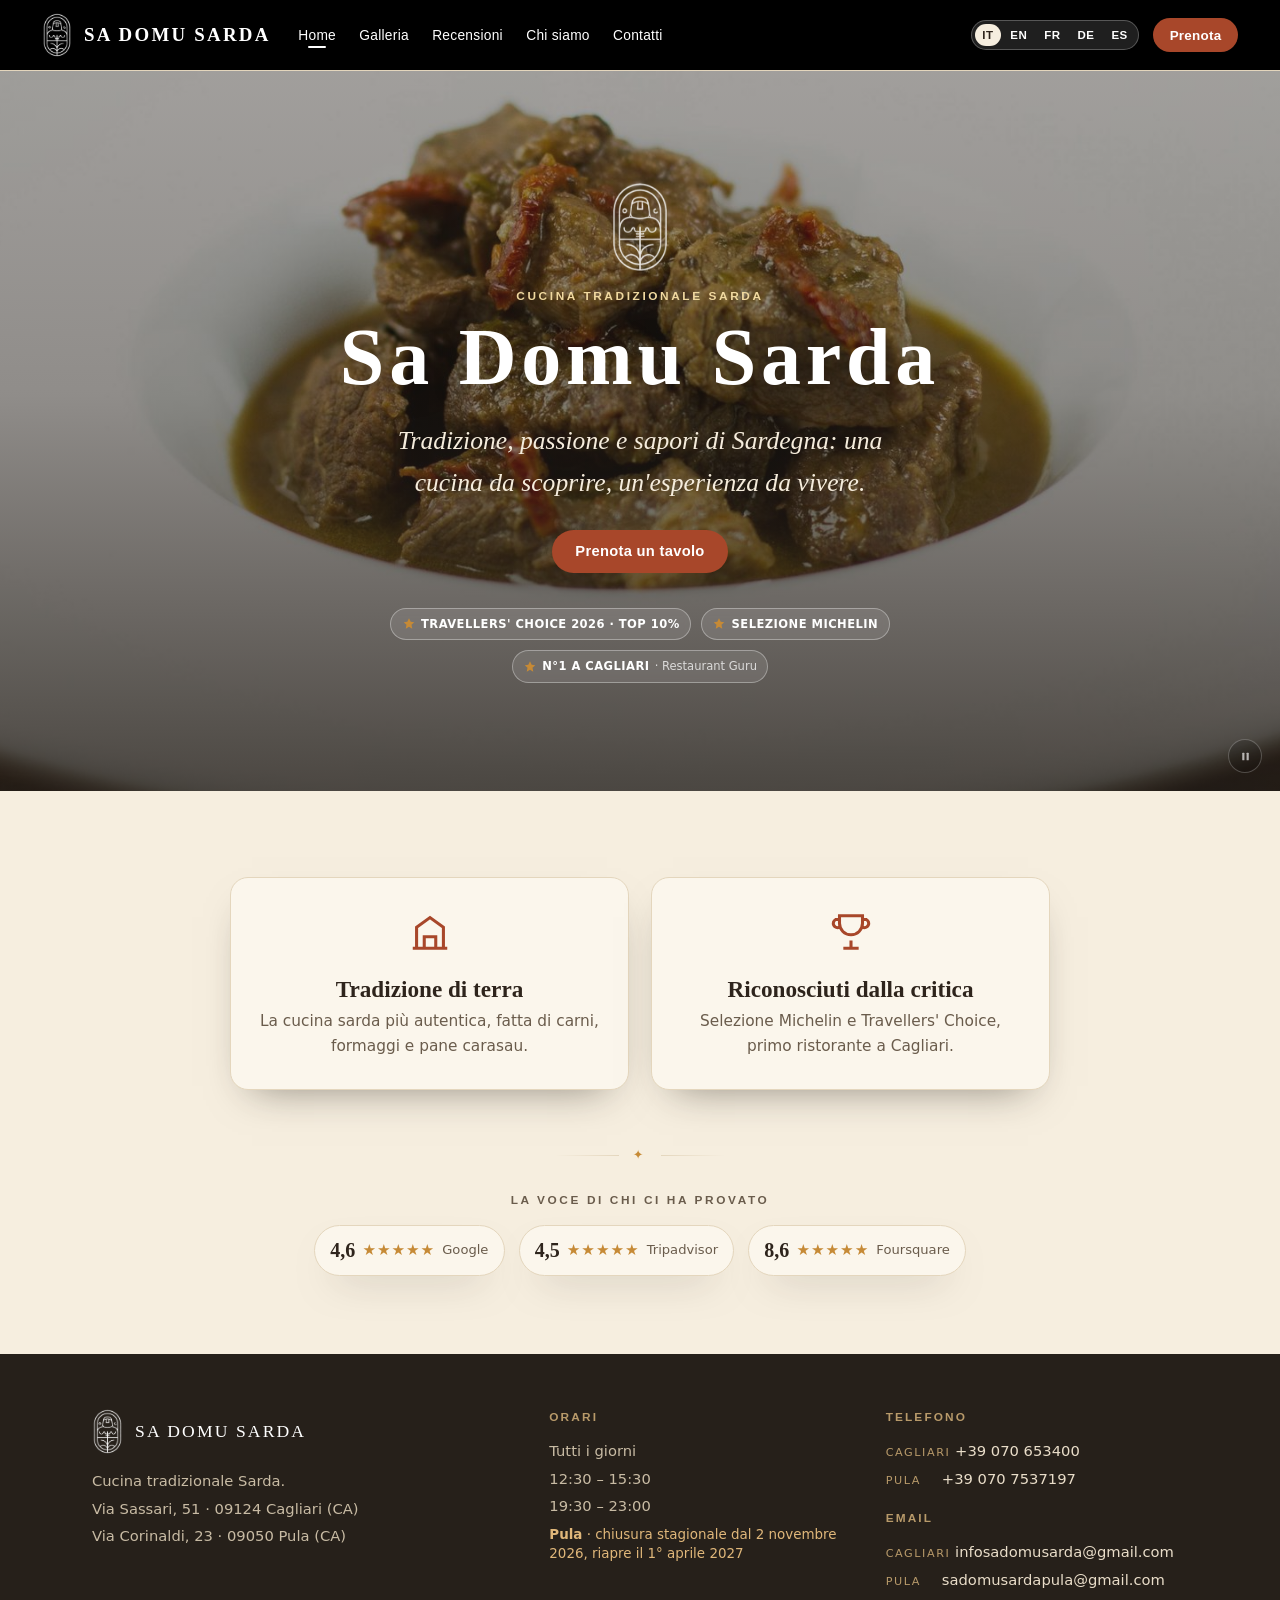
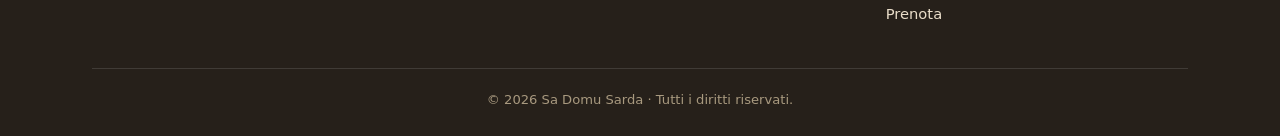
==== commit c4f7905b: "Email per sede, prenotazione via email, chiusura stagionale Pula, logo in home - Email Cagliari e Pu" ====
--- a/index.html
+++ b/index.html
@@ -60,12 +60,12 @@
   <div class="hero">
     <!-- Immagini a scorrimento: dissolvenza lenta, si ferma con il pulsante o con "riduci animazioni" del sistema -->
     <div class="hero-bg" aria-hidden="true">
-      <img class="hero-slide is-active" src="assets/img/stufato.jpg" alt="" fetchpriority="high">
-      <img class="hero-slide" src="assets/img/culur.jpg" alt="" loading="lazy" decoding="async">
-      <img class="hero-slide" src="assets/img/taglieri.jpg" alt="" loading="lazy" decoding="async">
-      <img class="hero-slide" src="assets/img/mallo.jpg" alt="" loading="lazy" decoding="async">
-      <img class="hero-slide" src="assets/img/tagliata.jpg" alt="" loading="lazy" decoding="async">
-      <img class="hero-slide" src="assets/img/culup.jpg" alt="" loading="lazy" decoding="async">
+      <img class="hero-slide is-active" src="assets/img/stufato.jpg" srcset="assets/img/stufato-800.jpg 800w, assets/img/stufato.jpg 1500w" sizes="100vw" alt="" fetchpriority="high">
+      <img class="hero-slide" src="assets/img/culur.jpg" srcset="assets/img/culur-800.jpg 800w, assets/img/culur.jpg 1600w" sizes="100vw" alt="" loading="lazy" decoding="async">
+      <img class="hero-slide" src="assets/img/taglieri.jpg" srcset="assets/img/taglieri-800.jpg 800w, assets/img/taglieri.jpg 1700w" sizes="100vw" alt="" loading="lazy" decoding="async">
+      <img class="hero-slide" src="assets/img/mallo.jpg" srcset="assets/img/mallo-800.jpg 800w, assets/img/mallo.jpg 1600w" sizes="100vw" alt="" loading="lazy" decoding="async">
+      <img class="hero-slide" src="assets/img/tagliata.jpg" srcset="assets/img/tagliata-800.jpg 800w, assets/img/tagliata.jpg 1600w" sizes="100vw" alt="" loading="lazy" decoding="async">
+      <img class="hero-slide" src="assets/img/culup.jpg" srcset="assets/img/culup-800.jpg 800w, assets/img/culup.jpg 1600w" sizes="100vw" alt="" loading="lazy" decoding="async">
     </div>
     <button type="button" class="hero-pause" aria-pressed="false" data-action="toggle-slides">
       <svg class="i-pause" viewBox="0 0 24 24" fill="currentColor" aria-hidden="true"><rect x="6" y="5" width="4" height="14" rx="1"/><rect x="14" y="5" width="4" height="14" rx="1"/></svg>
@@ -73,7 +73,8 @@
       <span class="sr-only" data-i18n="slides_pause">Ferma lo scorrimento delle immagini</span>
     </button>
     <div class="hero-content">
-      <p class="kicker" data-i18n="hero_kicker">Trattoria · Cucina sarda di terra</p>
+      <img class="hero-logo" src="assets/img/logo-light.png" alt="" width="155" height="238">
+      <p class="kicker" data-i18n="hero_kicker">Cucina tradizionale sarda</p>
       <h1 class="hero-title">Sa Domu Sarda</h1>
       <p class="hero-sub" data-i18n="hero_sub">Tradizione, passione e sapori di Sardegna: una cucina da scoprire, un'esperienza da vivere.</p>
       <div class="hero-cta">
@@ -125,14 +126,14 @@
         <div class="ornament"><span>✦</span></div>
       </div>
       <div class="gallery-grid">
-        <figure><button type="button" class="gallery-item" data-lightbox="assets/img/stufato.jpg"><img src="assets/img/stufato.jpg" alt="Stufato di carne" loading="lazy"><span class="cap" aria-hidden="true">Stufato di carne</span></button></figure>
-        <figure><button type="button" class="gallery-item" data-lightbox="assets/img/tagliata.jpg"><img src="assets/img/tagliata.jpg" alt="Tagliata di manzo" loading="lazy"><span class="cap" aria-hidden="true">Tagliata di manzo</span></button></figure>
-        <figure><button type="button" class="gallery-item" data-lightbox="assets/img/taglieri.jpg"><img src="assets/img/taglieri.jpg" alt="Tagliere di formaggi sardi" loading="lazy"><span class="cap" aria-hidden="true">Tagliere di formaggi sardi</span></button></figure>
-        <figure><button type="button" class="gallery-item" data-lightbox="assets/img/ravioli.jpg"><img src="assets/img/ravioli.jpg" alt="Ravioli al sugo" loading="lazy"><span class="cap" aria-hidden="true">Ravioli al sugo</span></button></figure>
-        <figure><button type="button" class="gallery-item" data-lightbox="assets/img/culur.jpg"><img src="assets/img/culur.jpg" alt="Culurgiones tradizionali" loading="lazy"><span class="cap" aria-hidden="true">Culurgiones tradizionali</span></button></figure>
-        <figure><button type="button" class="gallery-item" data-lightbox="assets/img/culun.jpg"><img src="assets/img/culun.jpg" alt="Culurgiones noci e pinoli" loading="lazy"><span class="cap" aria-hidden="true">Culurgiones noci e pinoli</span></button></figure>
-        <figure><button type="button" class="gallery-item" data-lightbox="assets/img/culup.jpg"><img src="assets/img/culup.jpg" alt="Culurgiones crema di porri" loading="lazy"><span class="cap" aria-hidden="true">Culurgiones crema di porri</span></button></figure>
-        <figure><button type="button" class="gallery-item" data-lightbox="assets/img/mallo.jpg"><img src="assets/img/mallo.jpg" alt="Malloreddus alla campidanese" loading="lazy"><span class="cap" aria-hidden="true">Malloreddus alla campidanese</span></button></figure>
+        <figure><button type="button" class="gallery-item" data-lightbox="assets/img/stufato.jpg"><img src="assets/img/stufato.jpg" srcset="assets/img/stufato-800.jpg 800w, assets/img/stufato.jpg 1500w" sizes="(max-width: 420px) 100vw, (max-width: 760px) 50vw, 280px" alt="Stufato di carne" loading="lazy"><span class="cap" aria-hidden="true">Stufato di carne</span></button></figure>
+        <figure><button type="button" class="gallery-item" data-lightbox="assets/img/tagliata.jpg"><img src="assets/img/tagliata.jpg" srcset="assets/img/tagliata-800.jpg 800w, assets/img/tagliata.jpg 1600w" sizes="(max-width: 420px) 100vw, (max-width: 760px) 50vw, 280px" alt="Tagliata di manzo" loading="lazy"><span class="cap" aria-hidden="true">Tagliata di manzo</span></button></figure>
+        <figure><button type="button" class="gallery-item" data-lightbox="assets/img/taglieri.jpg"><img src="assets/img/taglieri.jpg" srcset="assets/img/taglieri-800.jpg 800w, assets/img/taglieri.jpg 1700w" sizes="(max-width: 420px) 100vw, (max-width: 760px) 50vw, 280px" alt="Tagliere di formaggi sardi" loading="lazy"><span class="cap" aria-hidden="true">Tagliere di formaggi sardi</span></button></figure>
+        <figure><button type="button" class="gallery-item" data-lightbox="assets/img/ravioli.jpg"><img src="assets/img/ravioli.jpg" srcset="assets/img/ravioli-800.jpg 800w, assets/img/ravioli.jpg 1539w" sizes="(max-width: 420px) 100vw, (max-width: 760px) 50vw, 280px" alt="Ravioli al sugo" loading="lazy"><span class="cap" aria-hidden="true">Ravioli al sugo</span></button></figure>
+        <figure><button type="button" class="gallery-item" data-lightbox="assets/img/culur.jpg"><img src="assets/img/culur.jpg" srcset="assets/img/culur-800.jpg 800w, assets/img/culur.jpg 1600w" sizes="(max-width: 420px) 100vw, (max-width: 760px) 50vw, 280px" alt="Culurgiones tradizionali" loading="lazy"><span class="cap" aria-hidden="true">Culurgiones tradizionali</span></button></figure>
+        <figure><button type="button" class="gallery-item" data-lightbox="assets/img/culun.jpg"><img src="assets/img/culun.jpg" srcset="assets/img/culun-800.jpg 800w, assets/img/culun.jpg 1536w" sizes="(max-width: 420px) 100vw, (max-width: 760px) 50vw, 280px" alt="Culurgiones noci e pinoli" loading="lazy"><span class="cap" aria-hidden="true">Culurgiones noci e pinoli</span></button></figure>
+        <figure><button type="button" class="gallery-item" data-lightbox="assets/img/culup.jpg"><img src="assets/img/culup.jpg" srcset="assets/img/culup-800.jpg 800w, assets/img/culup.jpg 1600w" sizes="(max-width: 420px) 100vw, (max-width: 760px) 50vw, 280px" alt="Culurgiones crema di porri" loading="lazy"><span class="cap" aria-hidden="true">Culurgiones crema di porri</span></button></figure>
+        <figure><button type="button" class="gallery-item" data-lightbox="assets/img/mallo.jpg"><img src="assets/img/mallo.jpg" srcset="assets/img/mallo-800.jpg 800w, assets/img/mallo.jpg 1600w" sizes="(max-width: 420px) 100vw, (max-width: 760px) 50vw, 280px" alt="Malloreddus alla campidanese" loading="lazy"><span class="cap" aria-hidden="true">Malloreddus alla campidanese</span></button></figure>
       </div>
       <p class="gallery-hint" data-i18n="gallery_hint">Tocca un'immagine per ingrandirla</p>
     </div>
@@ -217,22 +218,35 @@
 <section id="about" class="tab">
   <div class="section-pad alt">
     <div class="wrap">
+      <!-- Video delle sale: parte da solo (muto) solo quando è visibile; la versione 720p o 1080p è scelta in base allo schermo -->
+      <figure class="about-film reveal">
+        <video id="aboutVideo" muted loop playsinline preload="none" poster="assets/video/sala-poster.jpg"
+          data-src-sd="assets/video/sala-720.mp4" data-src-hd="assets/video/sala-1080.mp4"
+          aria-label="Video delle sale di Sa Domu Sarda"></video>
+        <figcaption class="film-cap"><span class="kicker" data-i18n="video_caption">Le nostre sale</span></figcaption>
+        <button type="button" class="film-toggle" aria-pressed="false" data-action="toggle-video">
+          <svg class="i-pause" viewBox="0 0 24 24" fill="currentColor" aria-hidden="true"><rect x="6" y="5" width="4" height="14" rx="1"/><rect x="14" y="5" width="4" height="14" rx="1"/></svg>
+          <svg class="i-play" viewBox="0 0 24 24" fill="currentColor" aria-hidden="true"><path d="M8 5.5v13a1 1 0 001.5.86l10.5-6.5a1 1 0 000-1.72L9.5 4.64A1 1 0 008 5.5z"/></svg>
+          <span class="sr-only" data-i18n="video_toggle">Pausa o riproduci il video</span>
+        </button>
+      </figure>
+
       <div class="about-wrap">
-        <div class="about-text">
+        <div class="about-text reveal">
           <p class="kicker" data-i18n="nav_about">Chi siamo</p>
           <h2 data-i18n="about_title">Sa Domu Sarda</h2>
           <p class="about-sub" data-i18n="about_sub">Le radici della nostra terra, il sapore della tradizione.</p>
           <div class="ornament ornament-left"><span>✦</span></div>
           <p data-i18n="about_p1" data-i18n-rich>Ci sono luoghi in cui la tradizione non è soltanto un ricordo, ma qualcosa che si vive ogni giorno. <em>Sa Domu Sarda nasce proprio da questo legame profondo con la Sardegna</em>: varcando la soglia si viene accolti dalle volte in pietra, dal calore dei tavoli in legno e da oggetti che raccontano la storia della nostra isola, in un ambiente in cui riscoprire il piacere di stare a tavola.</p>
           <p data-i18n="about_p2" data-i18n-rich>La nostra cucina celebra i sapori della <em>tradizione sarda di terra</em>. Tra le specialità spiccano i culurgiones, simbolo di una sapienza antica: nella versione tradizionale, con noci e pinoli oppure con una delicata crema di porri, uniscono il rispetto per le ricette di sempre a un tocco di originalità.</p>
-          <div class="about-close">
+          <div class="about-close reveal">
             <p data-i18n="about_c1">Sa Domu Sarda è un omaggio alla nostra terra, alla sua storia e alla sua ospitalità.</p>
             <p data-i18n="about_c2">Un luogo in cui la tradizione prende vita, ogni piatto racconta una storia.</p>
             <p data-i18n="about_c3">Benvenuti a Sa Domu Sarda. La Sardegna, da assaporare.</p>
           </div>
         </div>
-        <div class="about-media">
-          <div class="frame"><img src="assets/img/taglieri.jpg" alt="Tagliere di formaggi e salumi sardi" loading="lazy"></div>
+        <div class="about-media reveal reveal-late">
+          <div class="frame"><img src="assets/img/taglieri.jpg" srcset="assets/img/taglieri-800.jpg 800w, assets/img/taglieri.jpg 1700w" sizes="(max-width: 960px) 100vw, 480px" alt="Tagliere di formaggi e salumi sardi" loading="lazy"></div>
           <div class="about-seal"><img src="assets/img/logo-light.png" alt=""></div>
         </div>
       </div>
@@ -263,6 +277,10 @@
               <svg class="ic" viewBox="0 0 24 24" fill="none" stroke="currentColor" stroke-width="1.6"><path d="M5 4h4l2 5-3 2a12 12 0 005 5l2-3 5 2v4a2 2 0 01-2 2A16 16 0 013 6a2 2 0 012-2z"/></svg>
               <div><div class="lbl" data-i18n="label_phone">Telefono</div><a class="val" href="tel:+39070653400">+39 070 653400</a></div>
             </div>
+            <div class="info-row">
+              <svg class="ic" viewBox="0 0 24 24" fill="none" stroke="currentColor" stroke-width="1.6"><rect x="3" y="5" width="18" height="14" rx="2"/><path d="M3.5 6.5l8.5 6.5 8.5-6.5"/></svg>
+              <div><div class="lbl" data-i18n="label_email">Email</div><a class="val val-mail" href="mailto:infosadomusarda@gmail.com">infosadomusarda<wbr>@gmail.com</a></div>
+            </div>
             <div class="contact-actions">
               <a class="btn btn-primary" href="tel:+39070653400"><span data-i18n="btn_call">Chiama ora</span> · Cagliari</a>
               <a class="btn btn-ghost" href="https://maps.app.goo.gl/qagX7BM5ixHfqhiZA" target="_blank" rel="noopener noreferrer"><span data-i18n="btn_directions">Come raggiungerci</span> · Cagliari</a>
@@ -278,6 +296,7 @@
         <article class="sede" aria-labelledby="sede-pula">
           <div class="info-card">
             <h3 class="sede-name" id="sede-pula">Pula</h3>
+            <p class="season-banner" data-until="2027-04-01"><span data-i18n="pula_season">chiusura stagionale dal 2 novembre 2026, riapre il 1° aprile 2027</span></p>
             <div class="info-row">
               <svg class="ic" viewBox="0 0 24 24" fill="none" stroke="currentColor" stroke-width="1.6"><path d="M12 21s-7-6.2-7-11a7 7 0 0114 0c0 4.8-7 11-7 11z"/><circle cx="12" cy="10" r="2.5"/></svg>
               <div><div class="lbl" data-i18n="label_address">Indirizzo</div><div class="val">Via Corinaldi, 23<br>09050 Pula (CA)</div></div>
@@ -285,6 +304,10 @@
             <div class="info-row">
               <svg class="ic" viewBox="0 0 24 24" fill="none" stroke="currentColor" stroke-width="1.6"><path d="M5 4h4l2 5-3 2a12 12 0 005 5l2-3 5 2v4a2 2 0 01-2 2A16 16 0 013 6a2 2 0 012-2z"/></svg>
               <div><div class="lbl" data-i18n="label_phone">Telefono</div><a class="val" href="tel:+390707537197">+39 070 7537197</a></div>
+            </div>
+            <div class="info-row">
+              <svg class="ic" viewBox="0 0 24 24" fill="none" stroke="currentColor" stroke-width="1.6"><rect x="3" y="5" width="18" height="14" rx="2"/><path d="M3.5 6.5l8.5 6.5 8.5-6.5"/></svg>
+              <div><div class="lbl" data-i18n="label_email">Email</div><a class="val val-mail" href="mailto:sadomusardapula@gmail.com">sadomusardapula<wbr>@gmail.com</a></div>
             </div>
             <div class="contact-actions">
               <a class="btn btn-primary" href="tel:+390707537197"><span data-i18n="btn_call">Chiama ora</span> · Pula</a>
@@ -303,7 +326,7 @@
       <div class="info-card info-common">
         <div class="info-row">
           <svg class="ic" viewBox="0 0 24 24" fill="none" stroke="currentColor" stroke-width="1.6"><circle cx="12" cy="12" r="9"/><path d="M12 7v5l3 2"/></svg>
-          <div><div class="lbl" data-i18n="label_hours">Orari</div><div class="val"><span data-i18n="hours_days">Tutti i giorni</span><br>12:30–15:30 · 19:30–23:00</div></div>
+          <div><div class="lbl" data-i18n="label_hours">Orari</div><div class="val"><span data-i18n="hours_days">Tutti i giorni</span><br>12:30–15:30 · 19:30–23:00<span class="season-note" data-until="2027-04-01"><b>Pula</b> · <span data-i18n="pula_season">chiusura stagionale dal 2 novembre 2026, riapre il 1° aprile 2027</span></span></div></div>
         </div>
         <div class="info-row">
           <svg class="ic" viewBox="0 0 24 24" fill="none" stroke="currentColor" stroke-width="1.6"><path d="M20 7L9 18l-5-5"/></svg>
@@ -341,11 +364,15 @@
         <p><span data-i18n="hours_days">Tutti i giorni</span></p>
         <p>12:30 – 15:30</p>
         <p>19:30 – 23:00</p>
+        <p><span class="season-note" data-until="2027-04-01"><b>Pula</b> · <span data-i18n="pula_season">chiusura stagionale dal 2 novembre 2026, riapre il 1° aprile 2027</span></span></p>
       </div>
       <div class="footer-col">
         <h4 data-i18n="label_phone">Telefono</h4>
         <p><span class="city">Cagliari</span> <a href="tel:+39070653400">+39 070 653400</a></p>
         <p><span class="city">Pula</span> <a href="tel:+390707537197">+39 070 7537197</a></p>
+        <h4 class="footer-sub" data-i18n="label_email">Email</h4>
+        <p><span class="city">Cagliari</span> <a href="mailto:infosadomusarda@gmail.com">infosadomusarda<wbr>@gmail.com</a></p>
+        <p><span class="city">Pula</span> <a href="mailto:sadomusardapula@gmail.com">sadomusardapula<wbr>@gmail.com</a></p>
         <p class="footer-book"><button type="button" class="link-btn" data-action="book" data-i18n="nav_book">Prenota</button></p>
       </div>
     </div>
@@ -374,11 +401,17 @@
     </div>
     <div class="mhours">
       <span class="d" data-i18n="book_hours_label">Aperti</span> · <span data-i18n="hours_days">Tutti i giorni</span><br>12:30–15:30 · 19:30–23:00
+      <span class="season-note" data-until="2027-04-01"><b>Pula</b> · <span data-i18n="pula_season">chiusura stagionale dal 2 novembre 2026, riapre il 1° aprile 2027</span></span>
     </div>
     <div class="mcalls">
       <a class="btn btn-primary" href="tel:+39070653400"><span data-i18n="btn_call">Chiama ora</span> · Cagliari</a>
       <a class="btn btn-primary" href="tel:+390707537197"><span data-i18n="btn_call">Chiama ora</span> · Pula</a>
     </div>
+    <div class="mmail">
+      <span class="d" data-i18n="book_or_email">Oppure via email</span>
+      <a class="btn btn-ghost mail-btn" data-mail-booking data-city="Cagliari" href="mailto:infosadomusarda@gmail.com"><svg viewBox="0 0 24 24" fill="none" stroke="currentColor" stroke-width="1.8" aria-hidden="true"><rect x="3" y="5" width="18" height="14" rx="2"/><path d="M3.5 6.5l8.5 6.5 8.5-6.5"/></svg><span><span data-i18n="btn_email">Scrivi una email</span> · Cagliari</span></a>
+      <a class="btn btn-ghost mail-btn" data-mail-booking data-city="Pula" href="mailto:sadomusardapula@gmail.com"><svg viewBox="0 0 24 24" fill="none" stroke="currentColor" stroke-width="1.8" aria-hidden="true"><rect x="3" y="5" width="18" height="14" rx="2"/><path d="M3.5 6.5l8.5 6.5 8.5-6.5"/></svg><span><span data-i18n="btn_email">Scrivi una email</span> · Pula</span></a>
+    </div>
     <p class="mnote" data-i18n="book_note">Consigliata la prenotazione, soprattutto nel fine settimana.</p>
   </div>
 </div>
--- a/css/style.css
+++ b/css/style.css
@@ -137,6 +137,8 @@
   background:linear-gradient(180deg,rgba(38,32,26,.42) 0%,rgba(38,32,26,.5) 45%,rgba(38,32,26,.82) 100%)}
 .hero-content{position:relative;z-index:2;color:#fff;padding:90px 22px;max-width:760px}
 .hero .kicker{color:#f0d9a0}
+/* logo al posto della scritta: solo le linee, bianche e leggermente trasparenti; l'ombra lo stacca dalle foto chiare */
+.hero-logo{display:block;width:auto;height:96px;margin:0 auto 12px;opacity:.88;filter:drop-shadow(0 2px 10px rgba(0,0,0,.45))}
 .hero-title{font-family:'Cinzel',serif;font-weight:600;font-size:clamp(2.6rem,8vw,5rem);letter-spacing:.06em;line-height:1.04;margin:.1em 0 .25em;text-shadow:0 2px 30px rgba(0,0,0,.35)}
 .hero-sub{font-family:'Cormorant Garamond',serif;font-style:italic;font-size:clamp(1.15rem,2.6vw,1.6rem);color:#f5ecdc;max-width:38ch;margin:0 auto 1.6rem}
 .hero-cta{display:flex;gap:14px;justify-content:center;flex-wrap:wrap}
@@ -221,6 +223,25 @@
 .michelin-quote cite{display:block;margin-top:12px;font-style:normal;font-size:.82rem;letter-spacing:.18em;text-transform:uppercase;color:var(--terracotta)}
 
 /* ===================== About ===================== */
+.about-film{position:relative;margin:0 0 56px;border-radius:var(--radius);overflow:hidden;box-shadow:var(--shadow);background:var(--espresso);aspect-ratio:16/9}
+.about-film video{display:block;width:100%;height:100%;object-fit:cover}
+.about-film::after{content:"";position:absolute;inset:auto 0 0 0;height:38%;pointer-events:none;background:linear-gradient(transparent,rgba(20,16,12,.55))}
+.film-cap{position:absolute;left:22px;bottom:16px;z-index:2;margin:0}
+.film-cap .kicker{color:#f0d9a0;margin:0;text-shadow:0 1px 8px rgba(0,0,0,.4)}
+.film-toggle{position:absolute;right:16px;bottom:14px;z-index:2;width:34px;height:34px;padding:0;border-radius:50%;
+  display:flex;align-items:center;justify-content:center;cursor:pointer;color:#fff;
+  background:rgba(0,0,0,.28);border:1px solid rgba(255,255,255,.35);opacity:.7;transition:opacity .2s ease}
+.film-toggle:hover,.film-toggle:focus-visible{opacity:1}
+.film-toggle svg{width:13px;height:13px}
+.film-toggle .i-play,.film-toggle[aria-pressed="true"] .i-pause{display:none}
+.film-toggle[aria-pressed="true"] .i-play{display:block}
+
+/* comparsa graduale allo scorrimento: solo opacità e piccolo spostamento, una volta sola */
+.js .reveal{opacity:0;transform:translateY(18px);transition:opacity .9s ease,transform .9s ease}
+.js .reveal.reveal-late{transition-delay:.15s}
+.js .reveal.is-visible{opacity:1;transform:none}
+@media(prefers-reduced-motion:reduce){.js .reveal{opacity:1;transform:none;transition:none}}
+
 .about-wrap{display:grid;grid-template-columns:1.05fr .95fr;gap:54px;align-items:center}
 .about-text p{color:var(--ink-soft);font-size:1.05rem}
 .about-text p+p{margin-top:1.1rem}
@@ -252,6 +273,13 @@
 .info-row a.val:hover{color:var(--terracotta)}
 .features{display:flex;flex-wrap:wrap;gap:8px;margin-top:8px}
 .feature{display:inline-flex;align-items:center;gap:.4em;font-size:.8rem;color:var(--ink-soft);background:var(--cream);border:1px solid var(--line);border-radius:999px;padding:.35em .8em}
+/* chiusura stagionale Pula */
+.season-note{display:block;margin-top:8px;font-size:.86rem;font-weight:500;line-height:1.4;color:var(--terracotta)}
+.season-banner{margin:14px 0 2px;padding:.65em .9em;border-radius:10px;font-size:.9rem;font-weight:500;line-height:1.45;
+  color:var(--terracotta-d);background:rgba(168,71,42,.07);border:1px solid rgba(168,71,42,.25)}
+.season-banner::first-letter{text-transform:uppercase}
+.site-footer .season-note{color:#e0b77a;font-size:.84rem}
+.mhours .season-note{font-size:.82rem}
 .contact-actions{display:flex;gap:12px;flex-wrap:wrap;margin-top:22px}
 .map-card{border-radius:var(--radius);overflow:hidden;box-shadow:var(--shadow);border:1px solid var(--line);min-height:360px}
 .map-card iframe{width:100%;height:100%;min-height:360px;border:0;display:block;filter:saturate(.9) contrast(1.02)}
@@ -266,6 +294,8 @@
 .footer-col h4{font-family:'Inter',sans-serif;font-size:.74rem;letter-spacing:.18em;text-transform:uppercase;color:#b89a6a;margin:0 0 12px}
 .footer-col a{color:#e9ddc9}
 .footer-col a:hover{color:#fff}
+.footer-col .footer-sub{margin-top:18px}
+.footer-col a[href^="mailto:"],.info-row .val-mail{overflow-wrap:break-word}
 .site-footer .city{display:inline-block;min-width:4.6em;font-size:.7rem;letter-spacing:.14em;text-transform:uppercase;color:#b89a6a}
 .site-footer .footer-book{margin-top:10px}
 .link-btn{background:none;border:none;padding:0;font:inherit;color:#e9ddc9;cursor:pointer}
@@ -279,9 +309,9 @@
 .lightbox .close{position:absolute;top:22px;right:26px;background:none;border:none;color:#fff;font-size:2.2rem;cursor:pointer;line-height:1}
 
 /* ===================== Modal (Prenota) ===================== */
-.modal{position:fixed;inset:0;z-index:110;background:rgba(20,16,12,.62);display:none;align-items:center;justify-content:center;padding:22px;backdrop-filter:blur(3px)}
+.modal{position:fixed;inset:0;z-index:110;background:rgba(20,16,12,.62);display:none;align-items:flex-start;overflow-y:auto;overscroll-behavior:contain;justify-content:center;padding:22px;backdrop-filter:blur(3px)}
 .modal.open{display:flex;animation:fade .25s ease}
-.modal-card{background:var(--cream);border-radius:22px;max-width:430px;width:100%;padding:38px 34px;text-align:center;box-shadow:0 40px 90px rgba(0,0,0,.4);position:relative;border:1px solid var(--line)}
+.modal-card{margin:auto;background:var(--cream);border-radius:22px;max-width:430px;width:100%;padding:38px 34px;text-align:center;box-shadow:0 40px 90px rgba(0,0,0,.4);position:relative;border:1px solid var(--line)}
 .modal-card .seal{width:74px;height:74px;border-radius:50%;background:var(--espresso);display:flex;align-items:center;justify-content:center;margin:0 auto 16px}
 .modal-card .seal img{width:33px}
 .modal-card h3{font-size:1.9rem;margin-bottom:.3rem}
@@ -292,6 +322,10 @@
 .modal-card .phone{font-family:'Cormorant Garamond',serif;font-size:1.35rem;font-weight:600;color:var(--ink);display:block;line-height:1.2}
 .modal-card .phone .city{display:block;font-family:'Inter',sans-serif;font-size:.68rem;letter-spacing:.14em;text-transform:uppercase;color:var(--terracotta);margin-bottom:2px}
 .mcalls{display:grid;gap:10px}
+.mmail{margin-top:16px;padding-top:14px;border-top:1px solid var(--line);display:grid;gap:8px}
+.mmail .d{font-size:.7rem;letter-spacing:.14em;text-transform:uppercase;color:var(--terracotta)}
+.mail-btn{width:100%;overflow-wrap:anywhere;font-weight:500}
+.mail-btn svg{width:18px;height:18px;flex-shrink:0}
 .modal-card .mnote{font-size:.8rem;color:var(--ink-soft);margin-top:16px}
 .modal-card .close{position:absolute;top:14px;right:18px;background:none;border:none;font-size:1.7rem;color:var(--ink-soft);cursor:pointer;line-height:1}
 
@@ -327,11 +361,12 @@
 }
 @media(max-width:560px){
   .hero-content{padding:78px 18px}
-  .hero .kicker{letter-spacing:.13em;font-size:.66rem}
+  .hero .kicker{letter-spacing:.13em;font-size:.75rem}
+  .hero-logo{height:76px;margin-bottom:10px}
   .hero-title{font-size:2.3rem;letter-spacing:.02em}
   .hero-sub{font-size:1.1rem}
   .hero-badges{margin-top:1.8rem;flex-direction:column;align-items:center;gap:8px}
-  .badge{font-size:.66rem;padding:.45em .9em}
+  .badge{font-size:.75rem;padding:.45em .9em}
   .hero-cta .btn{padding:.8em 1.2em}
 }
 @media(max-width:420px){
@@ -340,3 +375,34 @@
   .brand-word{font-size:1rem}
   .hero-title{font-size:2rem}
 }
+
+/* ===================== Mobile: aree di tocco e leggibilità ===================== */
+/* schermi touch: ogni elemento cliccabile alto almeno ~44px (dimensione comoda per un dito) */
+@media(pointer:coarse){
+  .hero-pause,.film-toggle{width:44px;height:44px}
+  .hero-pause svg,.film-toggle svg{width:15px;height:15px}
+  a.badge{min-height:40px}
+  .info-row a.val,.footer-col a,.link-btn{display:inline-block;padding:11px 0;margin:-11px 0}
+  .michelin-quote cite a{display:inline-block;padding:12px 8px}
+}
+@media(max-width:900px){
+  .lang-btn{min-width:44px;min-height:44px;font-size:.8rem}
+}
+/* testi piccoli in maiuscolo: mai sotto i 12px su telefono */
+@media(max-width:760px){
+  .kicker,.info-row .lbl,.review .platform,.footer-col h4{font-size:.75rem}
+}
+
+/* finestra Prenota compatta sui telefoni piccoli */
+@media(max-width:420px){
+  .modal{padding:12px}
+  .modal-card{padding:26px 18px}
+  .modal-card h3{font-size:1.6rem}
+  .modal-card .mtext{font-size:.92rem;margin-bottom:12px}
+  .modal-card .seal{width:60px;height:60px;margin-bottom:10px}
+  .modal-card .seal img{width:27px}
+  .mphones{margin-bottom:12px}
+  .modal-card .phone{font-size:1.2rem}
+  .modal-card .mhours{margin-bottom:12px}
+  .mail-btn{padding:.8em 1em;font-size:.86rem}
+}
